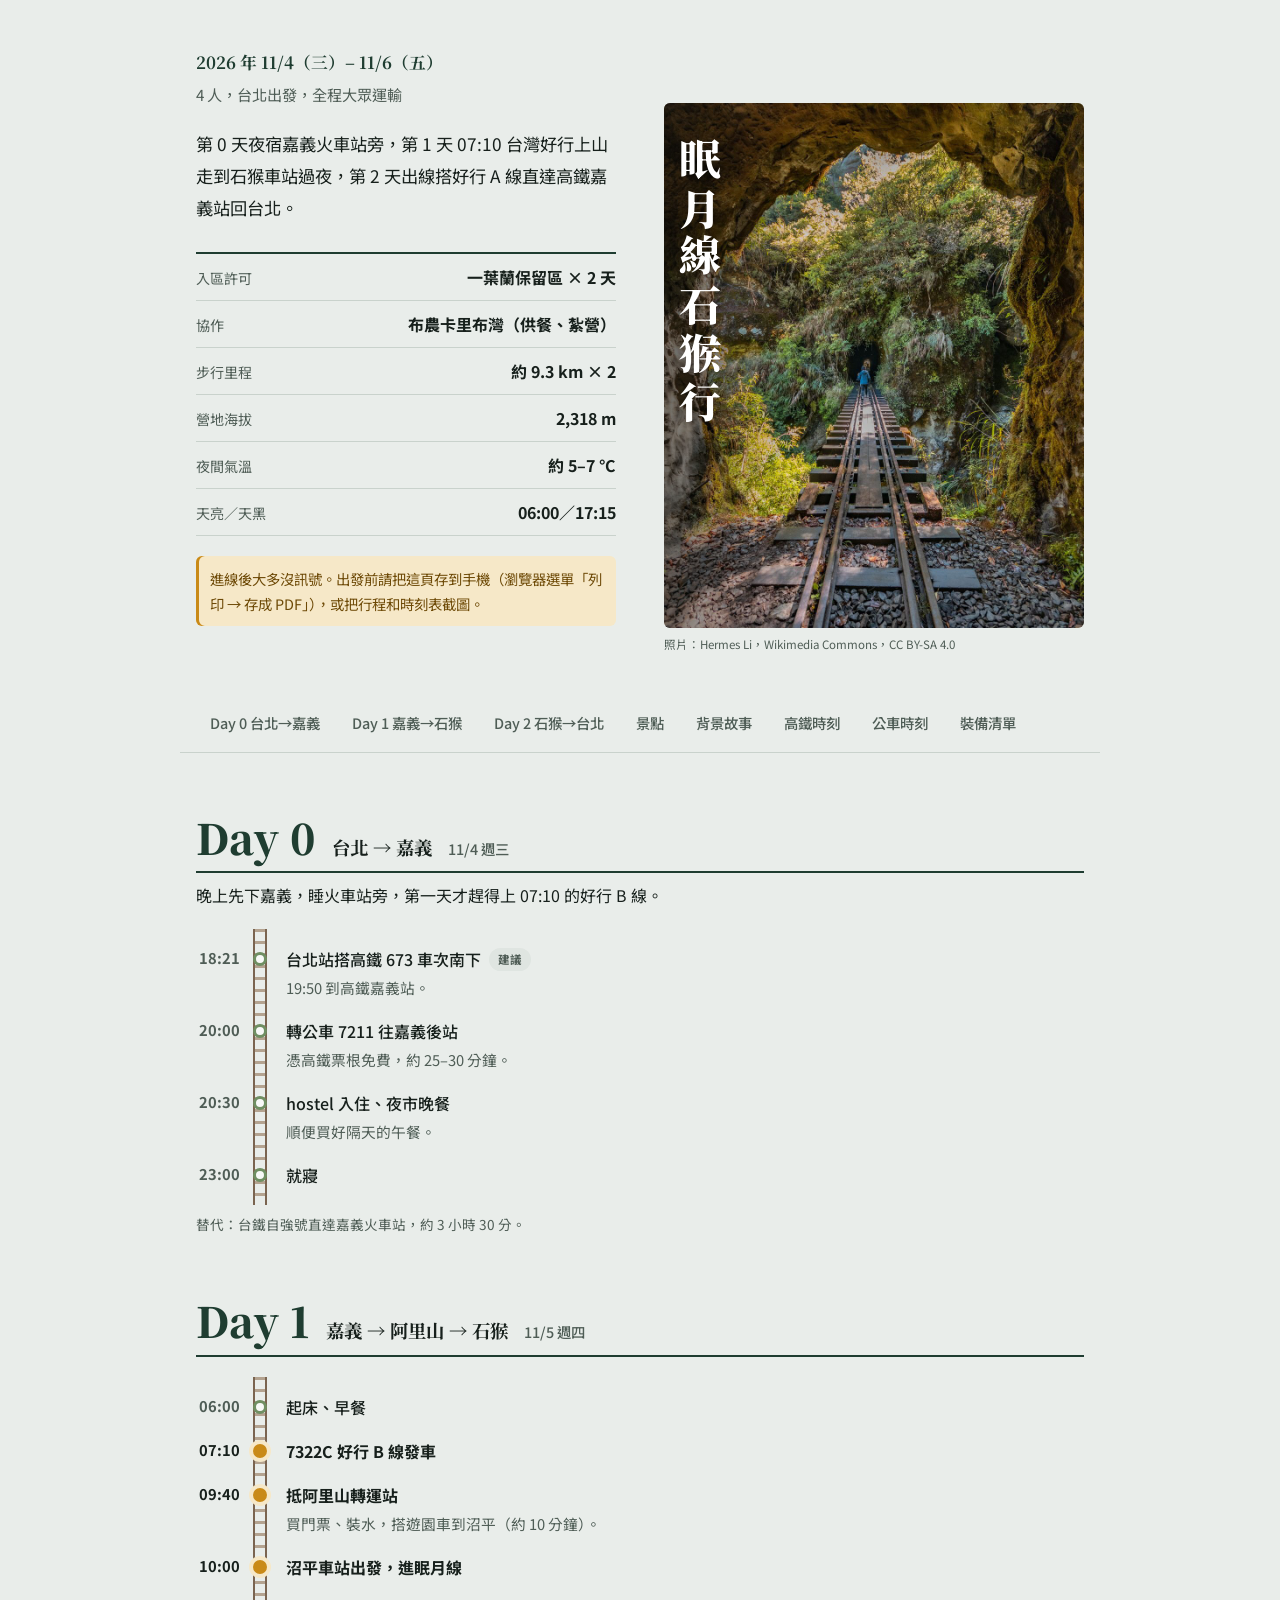
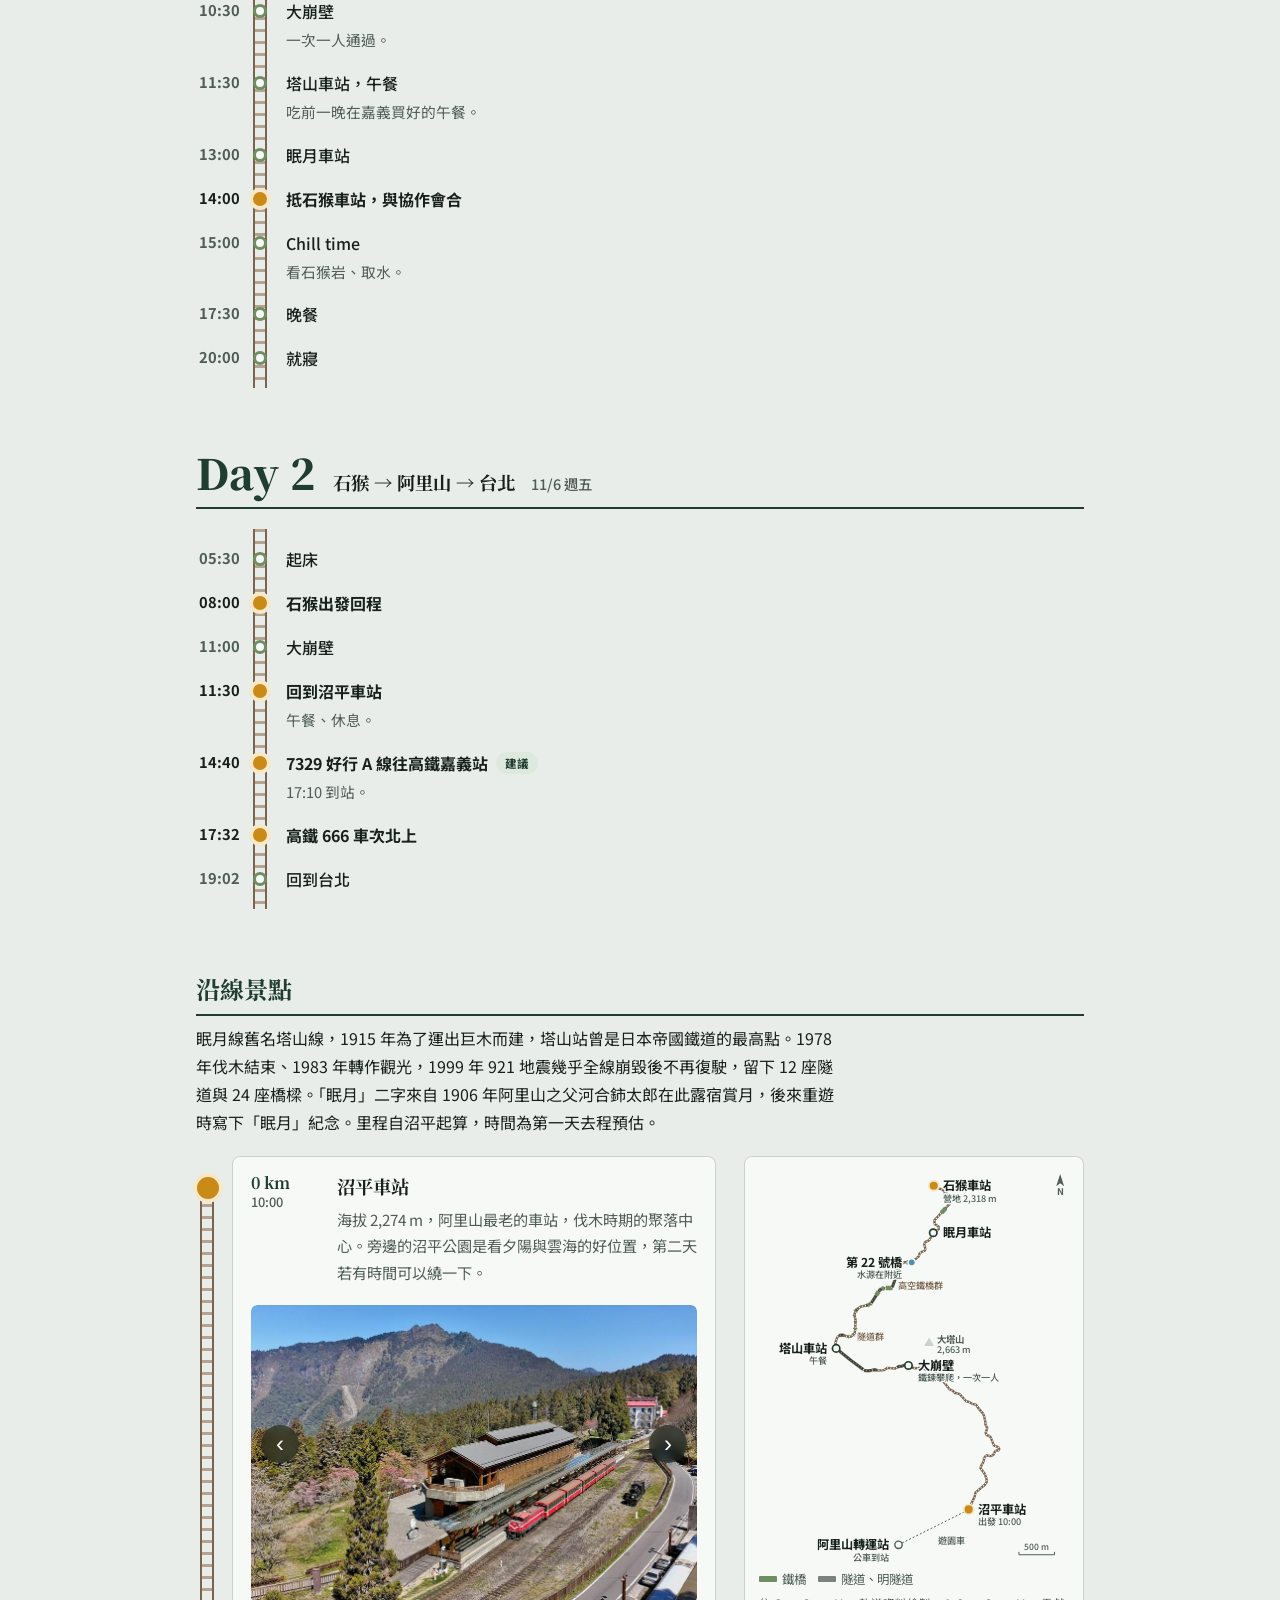
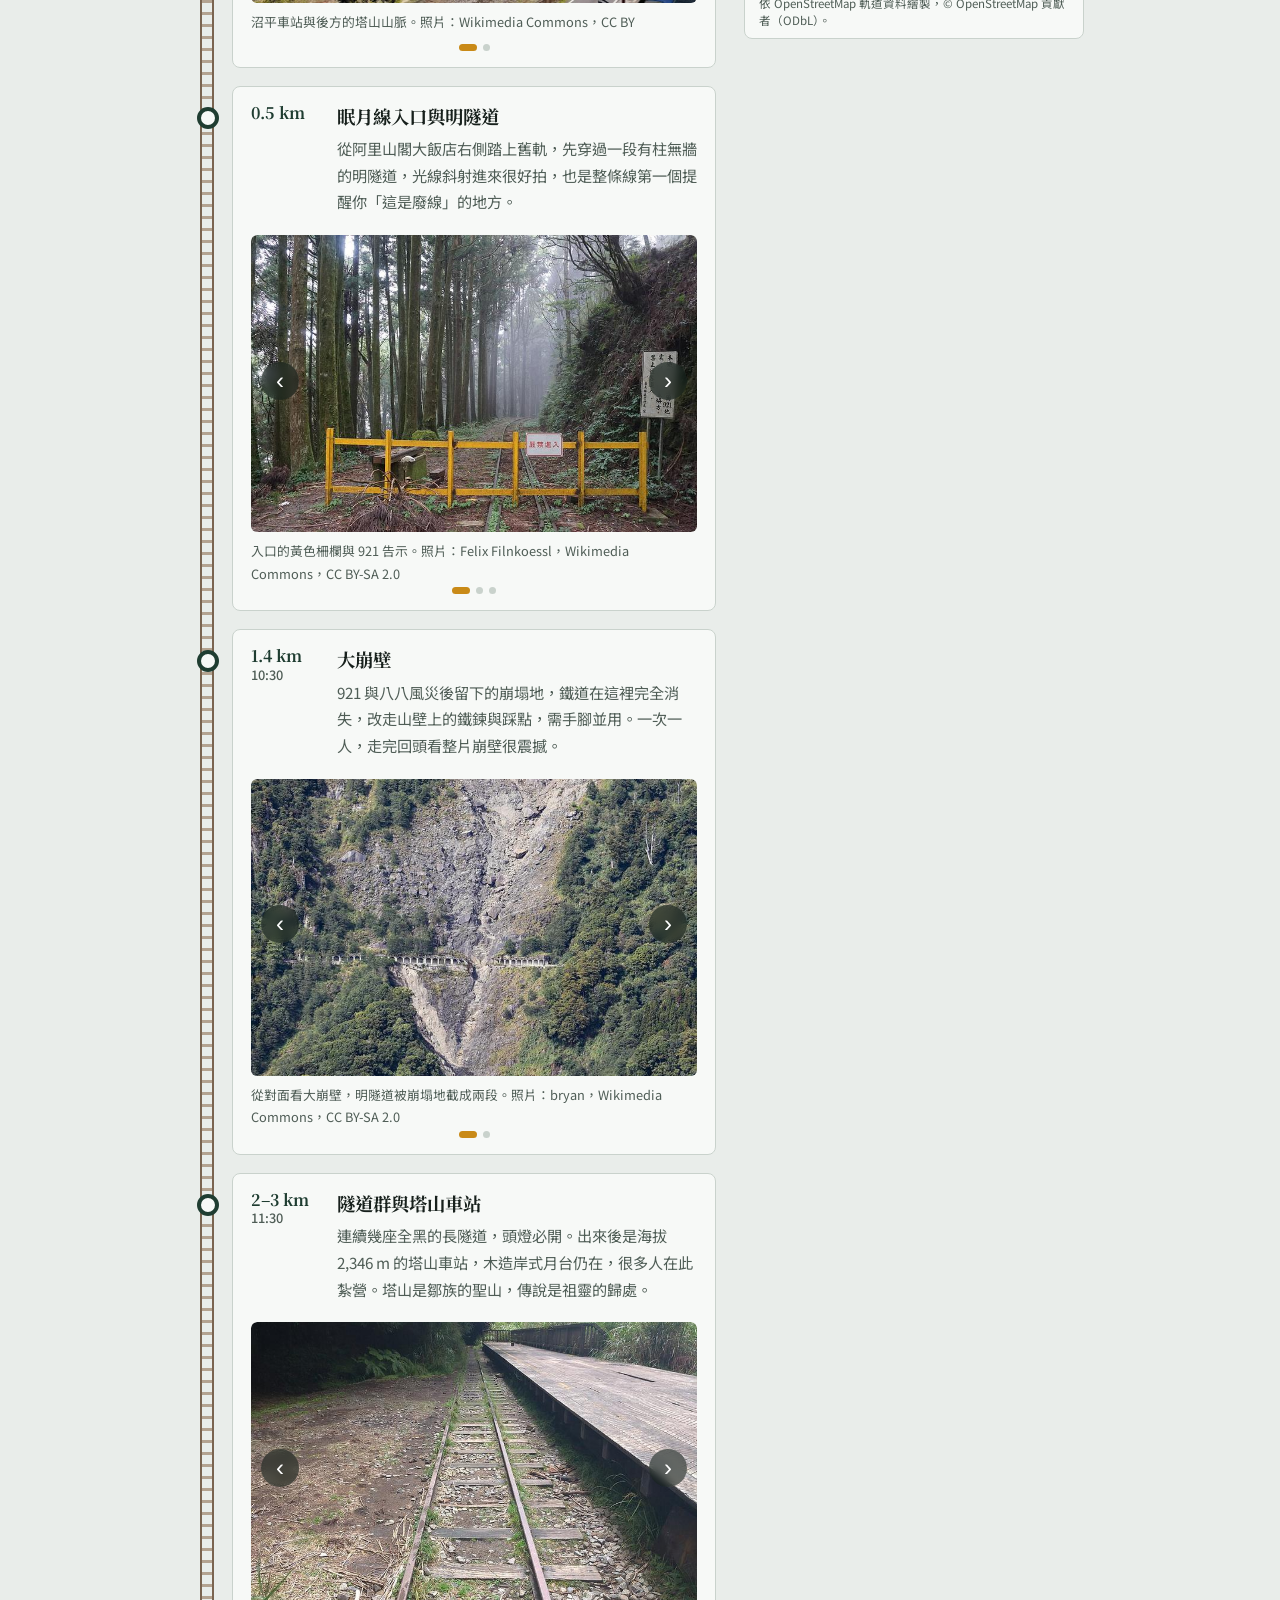
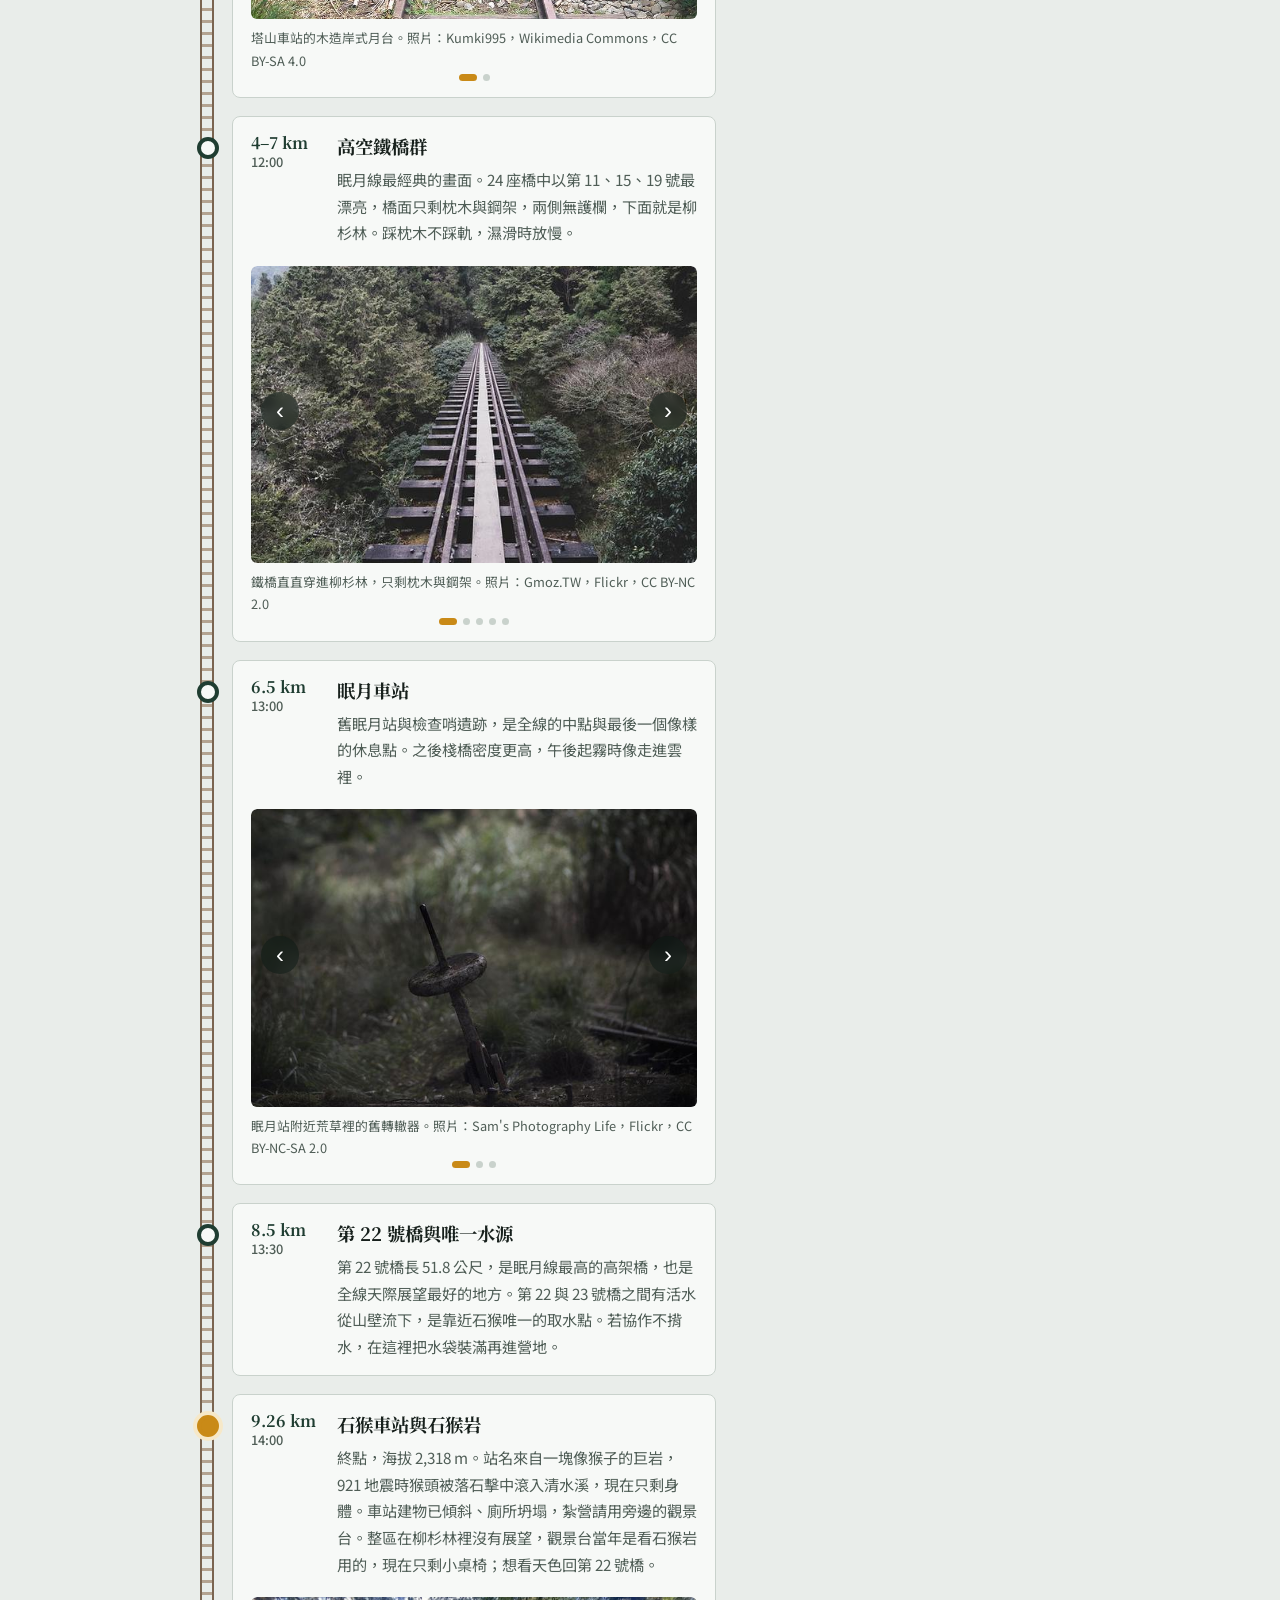
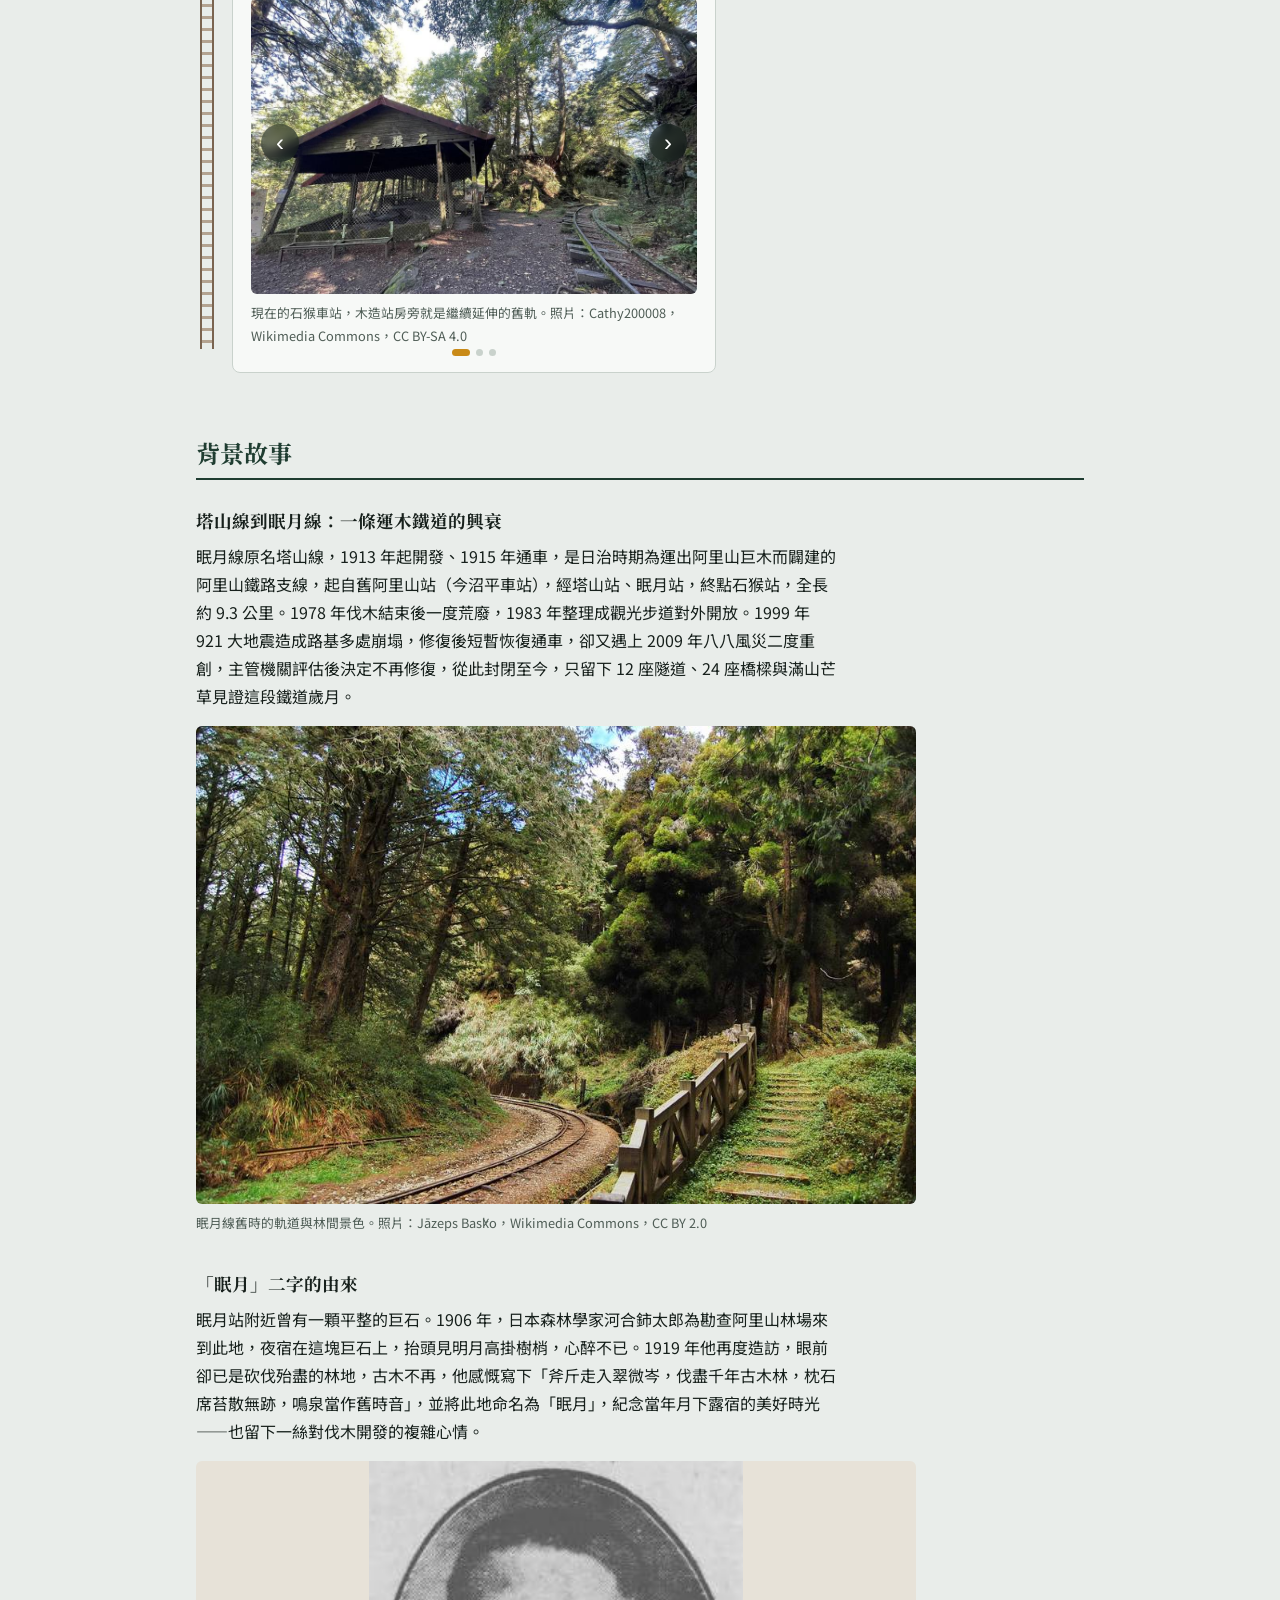
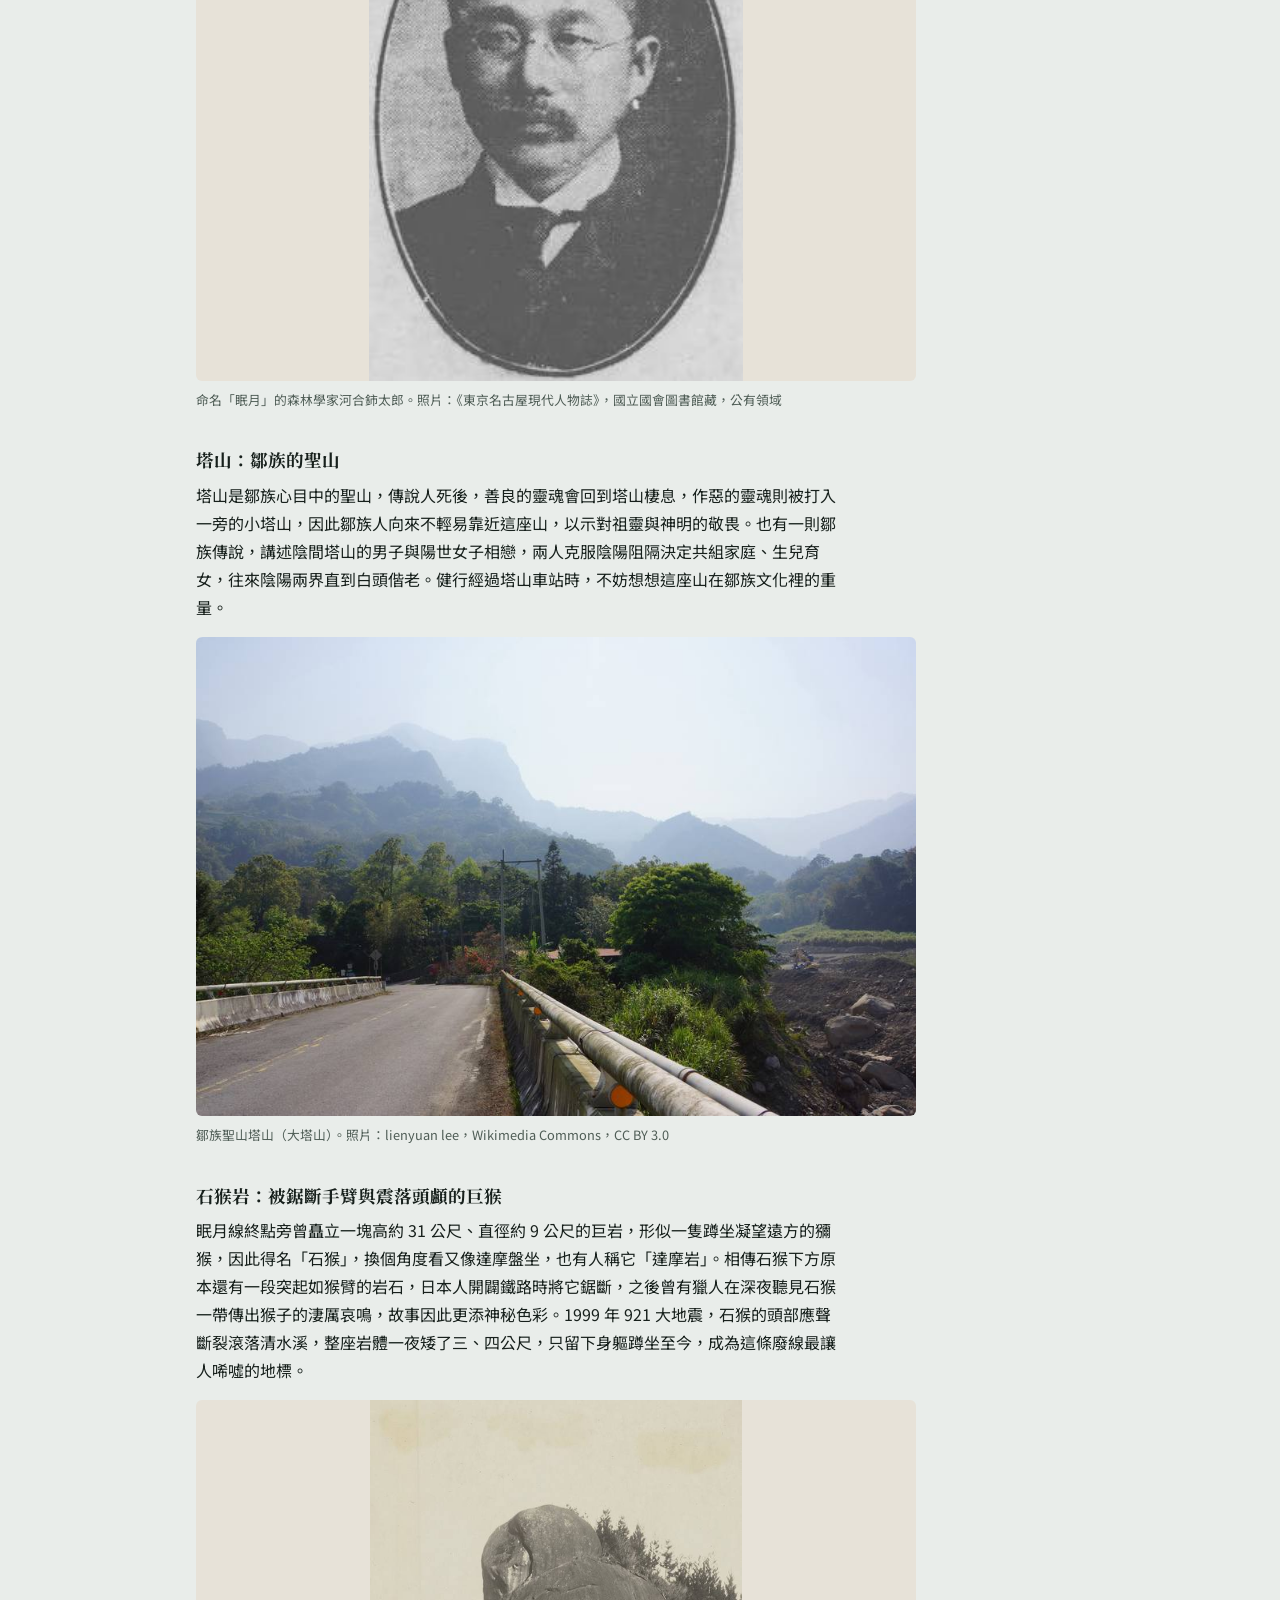
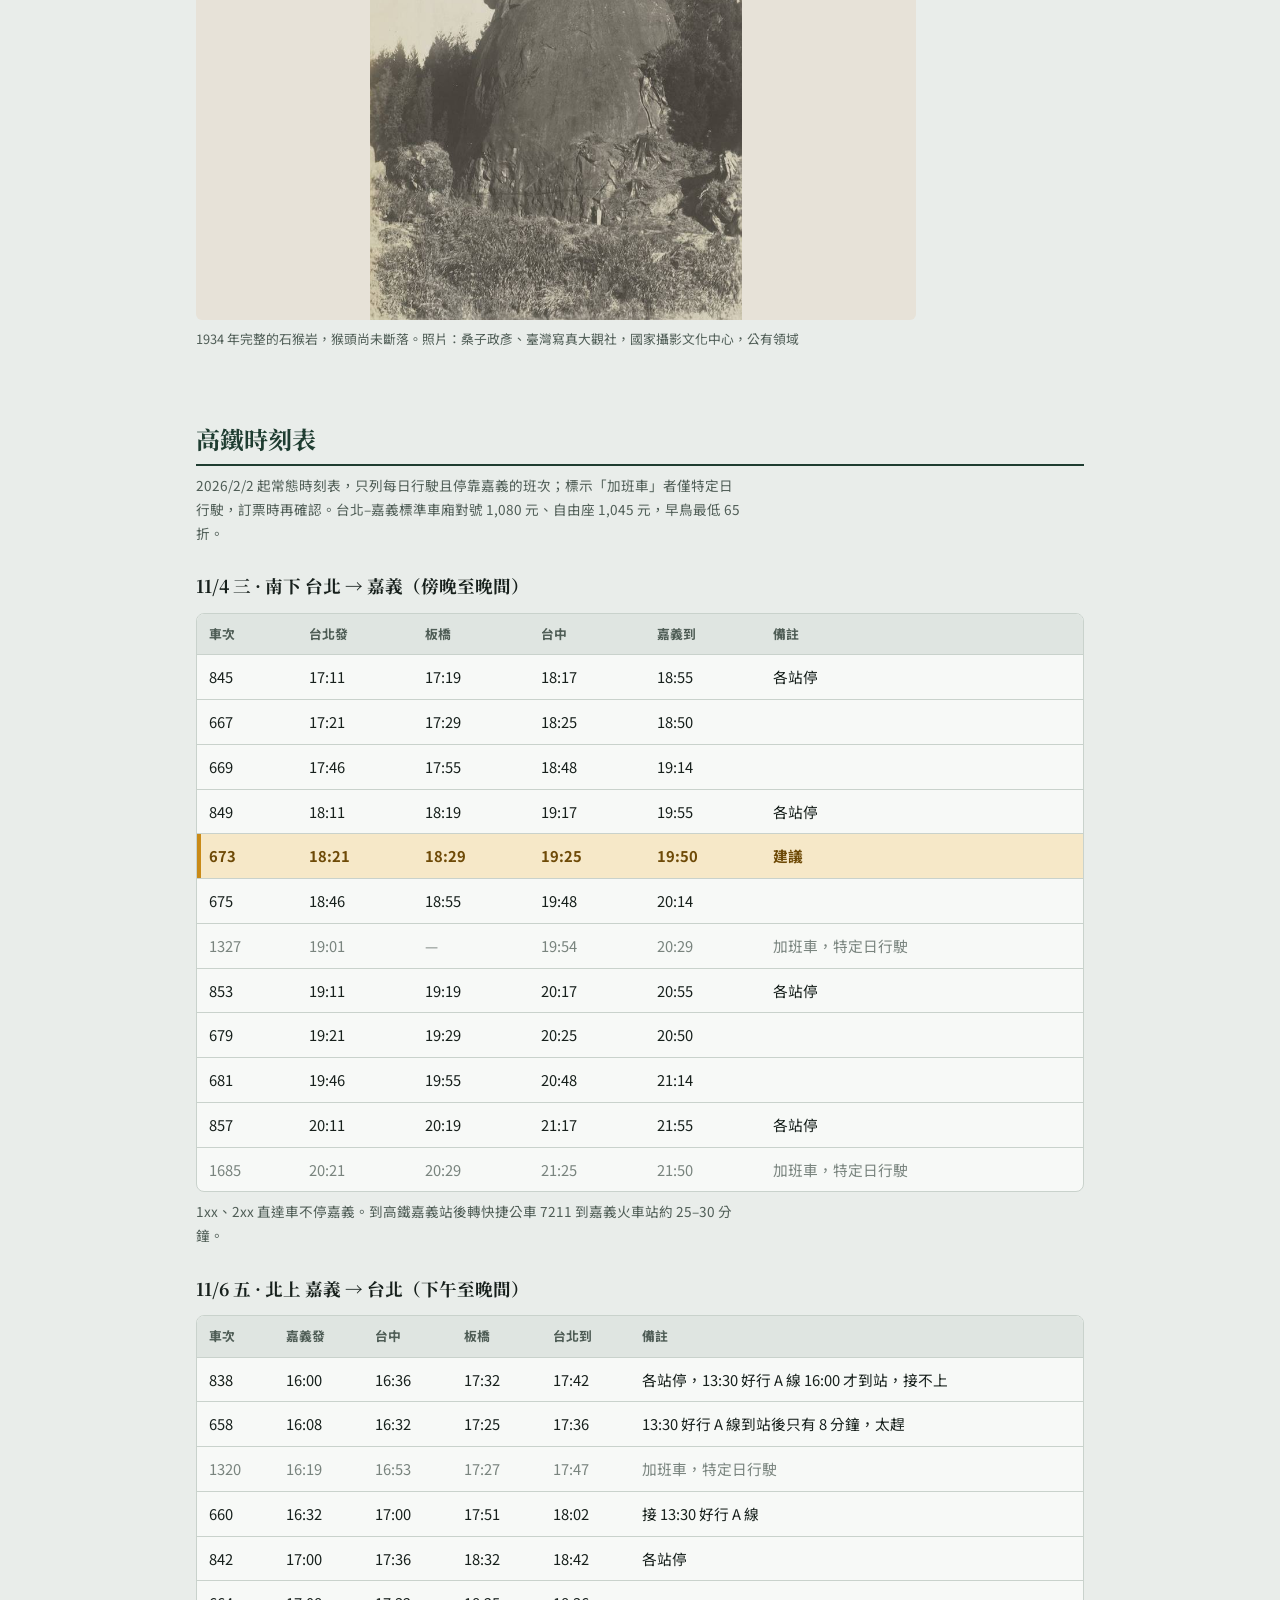
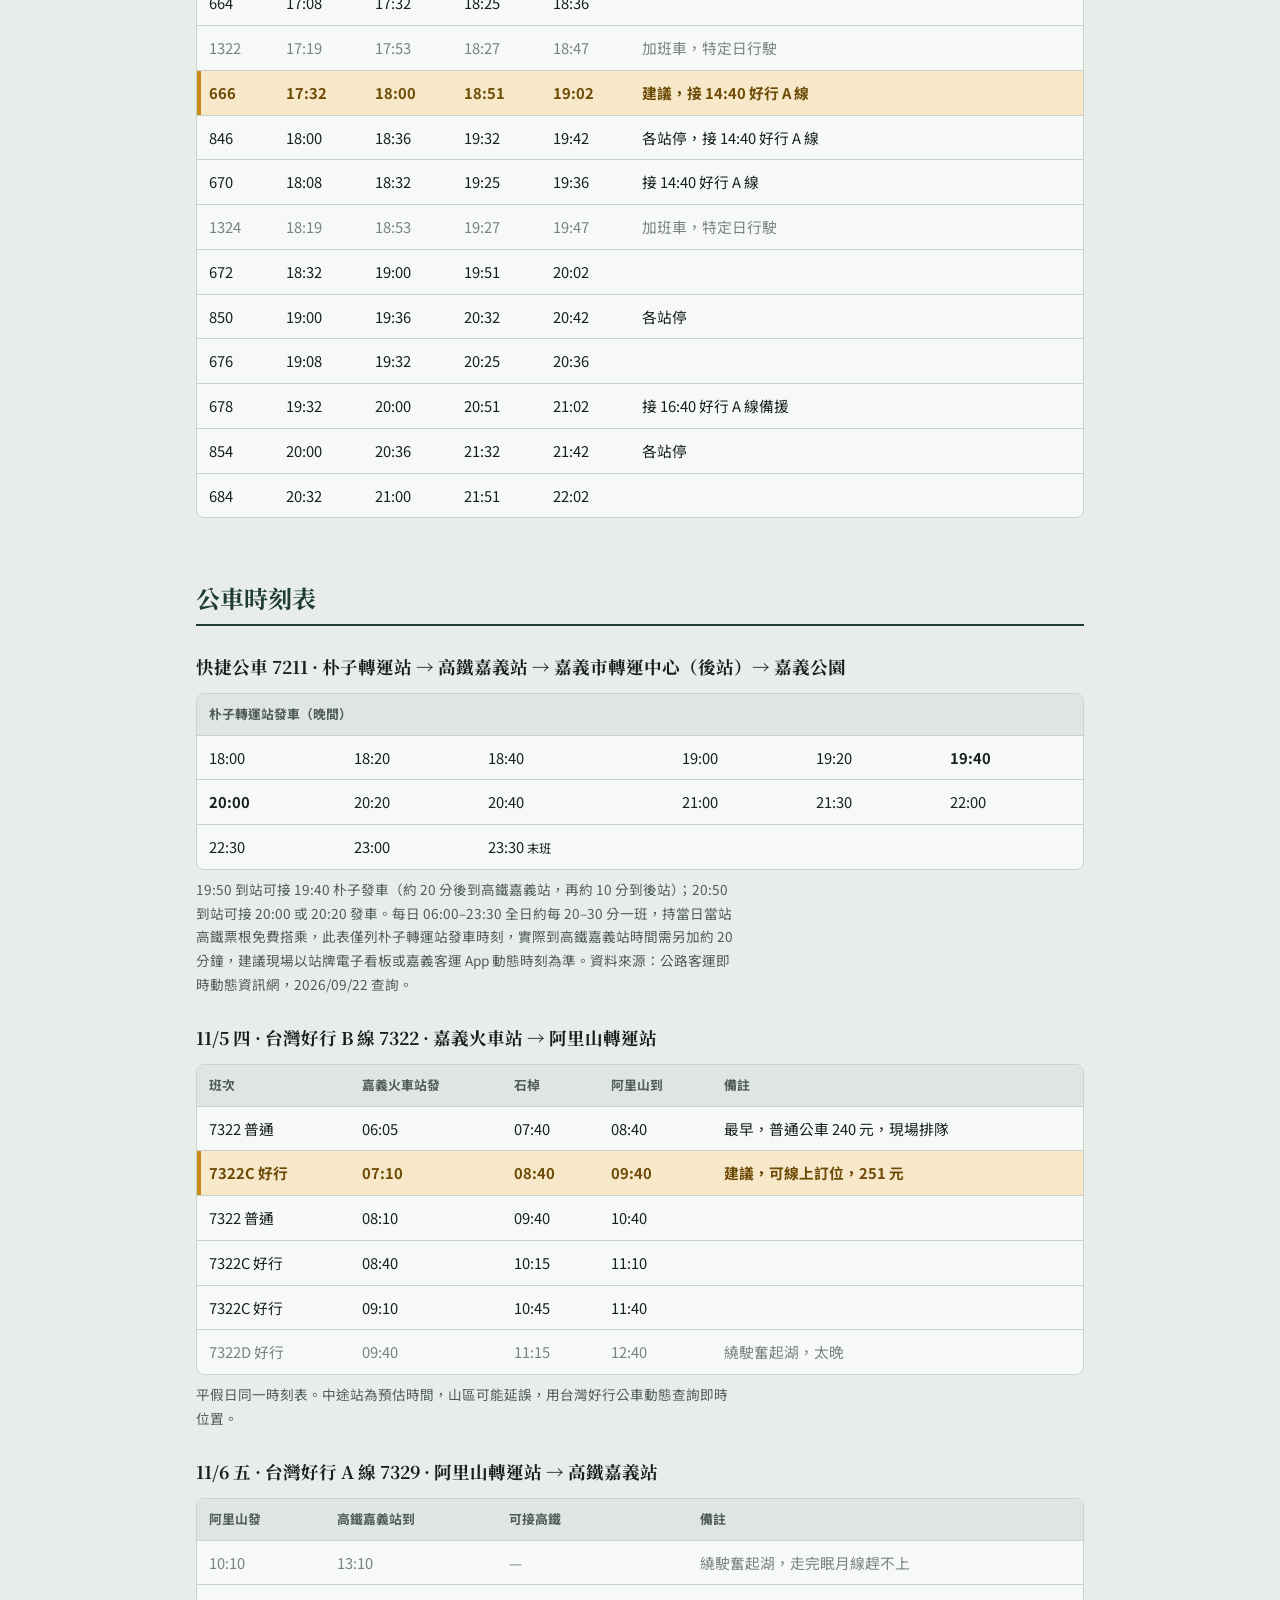
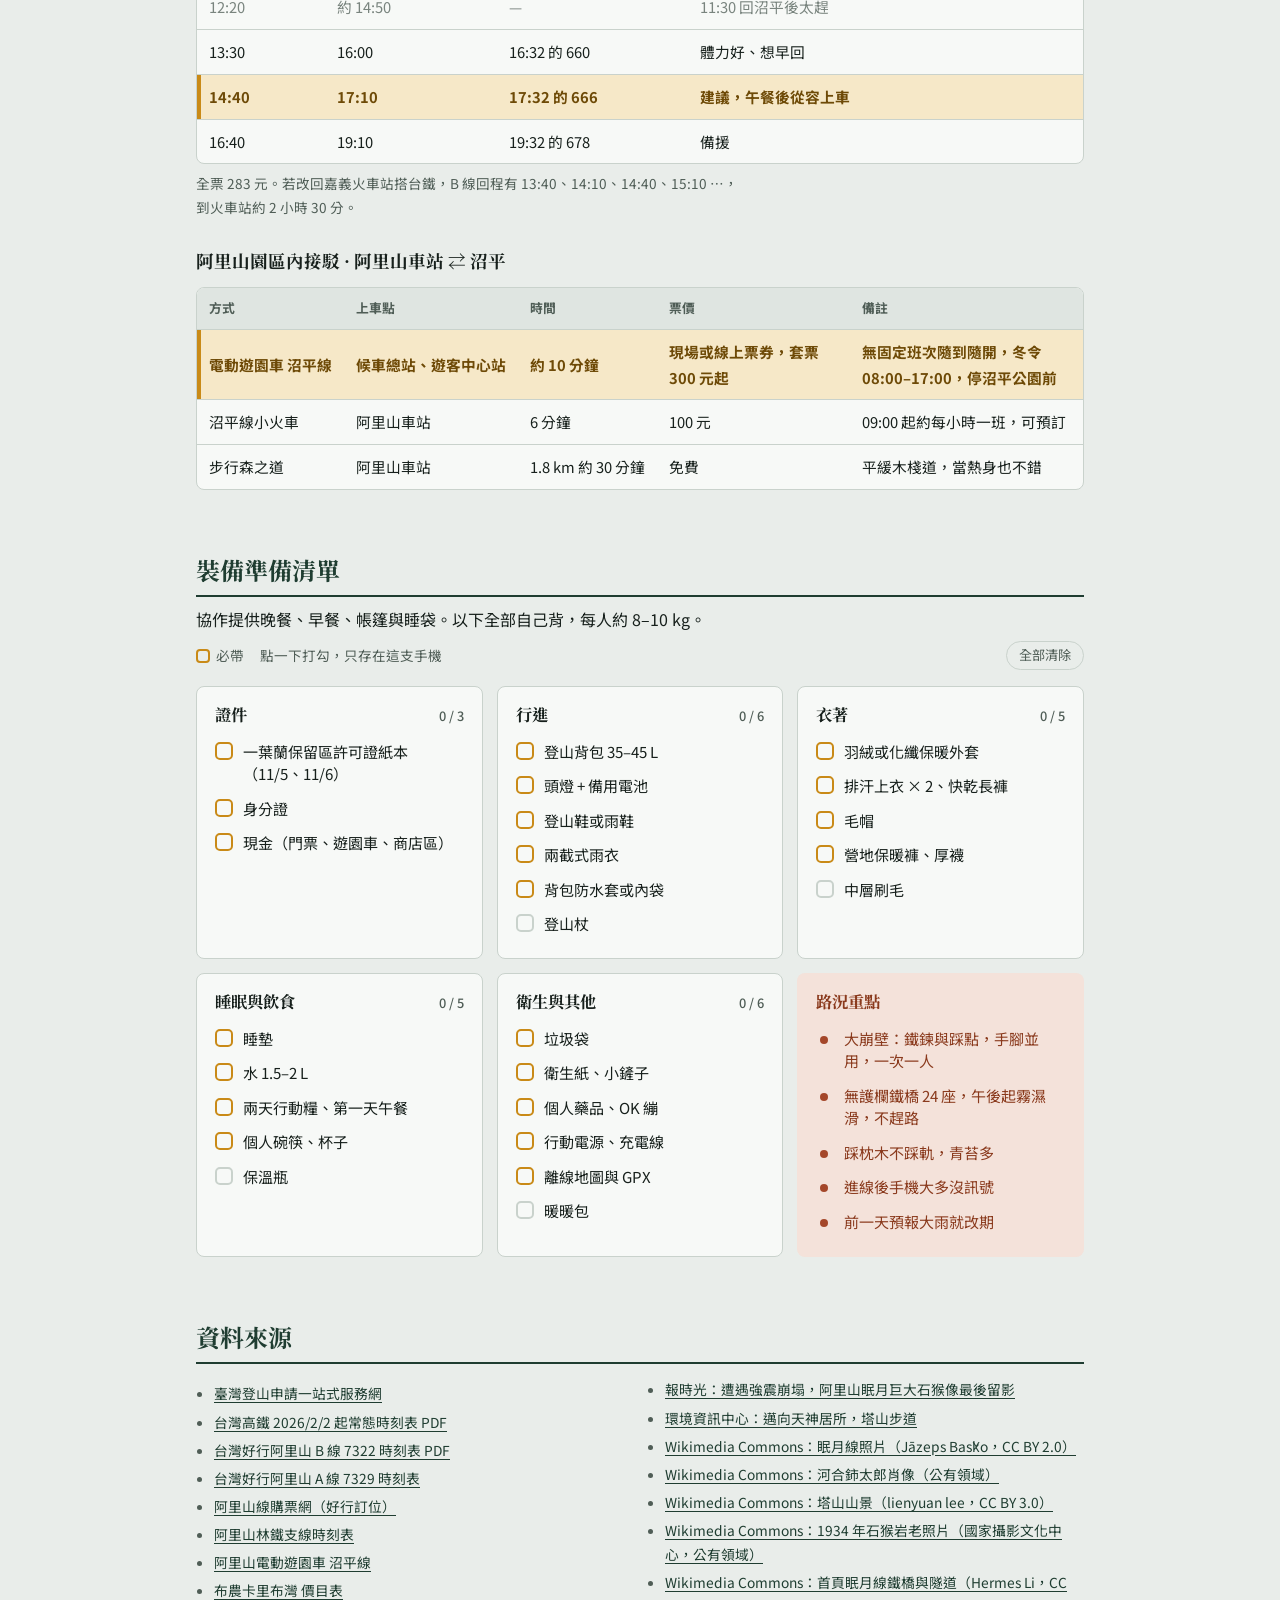
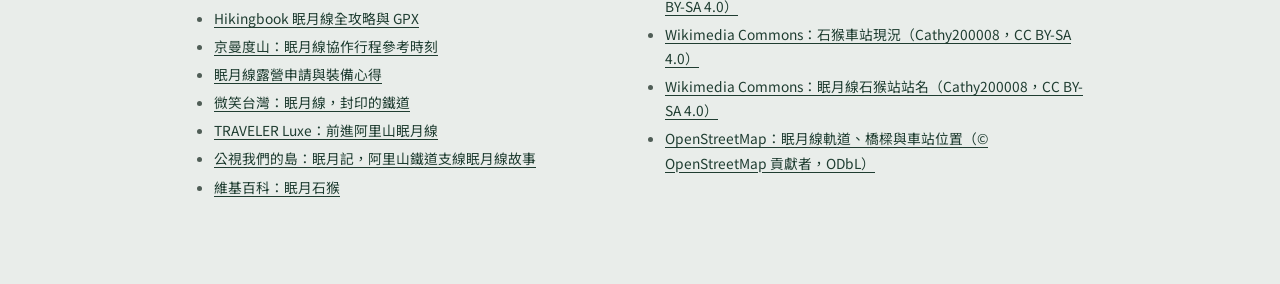
==== index.html @ 94cb53fd "沿線景點加上依 OpenStreetMap 軌道資料繪製的路線圖 Co-Authored-By: Claude Opus 5.5 (1M context) <noreply@anthropic.com" ====
<!DOCTYPE html>
<html lang="zh-Hant">
<head>
<meta charset="utf-8">
<meta name="viewport" content="width=device-width, initial-scale=1, viewport-fit=cover">
<title>眠月線石猴行</title>
<link rel="stylesheet" href="https://fonts.googleapis.com/css2?family=Noto+Serif+TC:wght@700;900&family=Noto+Sans+TC:wght@400;500;700&display=swap">
<style>
:root{
  --bg:#e9edea;--surface:#f7f9f7;--surface2:#dfe5e1;--ink:#17201c;--ink2:#4f5d56;--line:#c9d2cc;
  --cedar:#1f3d31;--lichen:#6f8f62;--rail:#7a6450;--sleeper:#b4a390;--signal:#c98a17;--signal-bg:#f6e8c8;--signal-ink:#6e4a07;
  --warn-bg:#f4e2da;--warn-ink:#8a3a1d;--warn:#a4472a;--ok-bg:#dde9dc;--ok-ink:#1f3d31;
}
@media (prefers-color-scheme: dark){
  :root:not([data-theme="light"]){
    --bg:#111714;--surface:#19211d;--surface2:#222c27;--ink:#e4e9e5;--ink2:#a3b0a8;--line:#323d37;
    --cedar:#9fc6ad;--lichen:#8fae80;--rail:#8d7864;--sleeper:#4a4036;--signal:#e3b24f;--signal-bg:#3a2e14;--signal-ink:#f1d08d;
    --warn-bg:#3a2219;--warn-ink:#f0b393;--warn:#e0835c;--ok-bg:#1d3127;--ok-ink:#b3dbc0;
  }
}
:root[data-theme="dark"]{
  --bg:#111714;--surface:#19211d;--surface2:#222c27;--ink:#e4e9e5;--ink2:#a3b0a8;--line:#323d37;
  --cedar:#9fc6ad;--lichen:#8fae80;--rail:#8d7864;--sleeper:#4a4036;--signal:#e3b24f;--signal-bg:#3a2e14;--signal-ink:#f1d08d;
  --warn-bg:#3a2219;--warn-ink:#f0b393;--warn:#e0835c;--ok-bg:#1d3127;--ok-ink:#b3dbc0;
}
*,*::before,*::after{box-sizing:border-box}
html{-webkit-text-size-adjust:100%}
body{background:var(--bg);color:var(--ink);font-family:"Noto Sans TC",system-ui,-apple-system,"PingFang TC","Microsoft JhengHei",sans-serif;font-size:16px;line-height:1.75;margin:0}
.wrap{max-width:920px;margin:0 auto;padding-inline:16px;padding-block:0 72px}
h1,h2,h3{font-family:"Noto Serif TC","Noto Sans TC",serif;text-wrap:balance;margin:0}
h2{font-size:1.5rem;margin-top:64px;color:var(--cedar);line-height:1.3;scroll-margin-top:64px}
h3{font-size:1.1rem;margin-top:28px;color:var(--ink);line-height:1.45}
p{margin:8px 0;max-width:40em}
a{color:var(--cedar);text-underline-offset:3px}
:focus-visible{outline:2px solid var(--signal);outline-offset:2px}

.hero{display:grid;grid-template-columns:1fr minmax(300px,420px);gap:48px;align-items:end;padding-block:48px 40px}
.hero-img{margin:0;position:relative;container-type:inline-size;order:2}
.hero-img img{display:block;width:100%;aspect-ratio:4/5;object-fit:cover;border-radius:6px}
.hero-img::after{content:"";position:absolute;inset:0 0 auto 0;aspect-ratio:4/5;border-radius:6px;background:linear-gradient(to right,rgba(10,14,10,.5),rgba(10,14,10,0) 30%);pointer-events:none}
.hero-img h1{position:absolute;z-index:1;top:6%;left:3.5%;writing-mode:vertical-rl;font-size:10cqw;font-weight:900;letter-spacing:.16em;line-height:1;color:#fff;text-shadow:0 2px 16px rgba(0,0,0,.55)}
.hero-img figcaption{font-size:.72rem;color:var(--ink2);margin-top:6px}
.hero-text{order:1;padding-bottom:28px}
.when{font-family:"Noto Serif TC",serif;font-size:1.05rem;font-weight:700;color:var(--cedar);margin:0 0 4px}
.who{color:var(--ink2);margin:0 0 20px;font-size:.95rem}
.sub{font-size:1.08rem;line-height:1.85;margin:0 0 28px}
.facts{margin:0;display:grid;grid-template-columns:1fr;border-top:2px solid var(--cedar)}
.facts div{display:flex;align-items:baseline;gap:12px;padding:9px 0;border-bottom:1px solid var(--line)}
.facts dt{color:var(--ink2);font-size:.88rem;flex:none}
.facts dd{margin:0 0 0 auto;font-weight:700;text-align:right;font-variant-numeric:tabular-nums}
.offline{margin:20px 0 0;padding:10px 14px;border-radius:6px;background:var(--signal-bg);color:var(--signal-ink);font-size:.9rem;box-shadow:inset 3px 0 0 var(--signal)}

nav.days{position:sticky;top:0;z-index:5;background:color-mix(in srgb,var(--bg) 88%,transparent);backdrop-filter:blur(10px);-webkit-backdrop-filter:blur(10px);border-bottom:1px solid var(--line);display:flex;gap:4px;overflow-x:auto;scrollbar-width:none;padding-block:10px;margin-inline:-16px;padding-inline:16px;padding-top:max(10px,env(safe-area-inset-top))}
nav.days::-webkit-scrollbar{display:none}
nav.days a{white-space:nowrap;text-decoration:none;color:var(--ink2);padding:6px 14px;border-radius:999px;font-size:.9rem;font-weight:500}
nav.days a:hover{background:var(--surface2);color:var(--ink)}
nav.days a.on{background:var(--cedar);color:var(--bg)}

h2.day{display:flex;flex-wrap:wrap;align-items:baseline;gap:4px 16px;padding-bottom:12px;border-bottom:2px solid var(--cedar)}
h2.day .dn{font-size:2.6rem;font-weight:900;line-height:1;letter-spacing:.02em}
h2.day .dr{font-size:1.15rem;color:var(--ink)}
h2.day .dd{font-family:"Noto Sans TC",sans-serif;font-size:.9rem;font-weight:500;color:var(--ink2)}
h2.plain{padding-bottom:10px;border-bottom:2px solid var(--cedar)}

.tl{list-style:none;padding:8px 0;margin:20px 0 0 72px;position:relative}
.tl::before,.spots::before{content:"";position:absolute;top:0;bottom:0;width:14px;background:
  linear-gradient(var(--rail),var(--rail)) left top/2px 100% no-repeat,
  linear-gradient(var(--rail),var(--rail)) right top/2px 100% no-repeat,
  repeating-linear-gradient(to bottom,var(--sleeper) 0 3px,transparent 3px 12px)}
.tl::before{left:-15px}
.tl li{position:relative;padding:8px 0 8px 18px;display:grid;gap:2px}
.tl li::before{content:"";position:absolute;left:-15px;top:15px;width:14px;height:14px;border-radius:50%;background:var(--surface);border:3px solid var(--lichen)}
.tl li.key::before{background:var(--signal);border-color:var(--signal);box-shadow:0 0 0 4px var(--signal-bg)}
.tl time{position:absolute;left:-80px;top:8px;width:52px;text-align:right;font-variant-numeric:tabular-nums;font-weight:700;color:var(--ink2);font-size:.92rem}
.tl li.key time{color:var(--ink)}
.tl .t{font-weight:500}
.tl li.key .t{font-weight:700}
.tl .d{color:var(--ink2);font-size:.92rem}
.tag{display:inline-block;font-size:.72rem;padding:1px 9px;border-radius:999px;background:var(--surface2);color:var(--ink2);margin-left:8px;vertical-align:2px;font-weight:700}
.tag.go{background:var(--ok-bg);color:var(--ok-ink)}
.caption{font-size:.85rem;color:var(--ink2);margin-top:8px}

.tablewrap{overflow-x:auto;margin-top:14px;border:1px solid var(--line);border-radius:8px;background:var(--surface)}
table{border-collapse:collapse;width:100%;font-size:.92rem;font-variant-numeric:tabular-nums}
th,td{padding:9px 12px;text-align:left;border-bottom:1px solid var(--line);white-space:nowrap}
th{background:var(--surface2);font-weight:700;font-size:.8rem;color:var(--ink2)}
tr:last-child td{border-bottom:none}
tr.pick td{background:var(--signal-bg);color:var(--signal-ink);font-weight:700}
tr.pick td:first-child{box-shadow:inset 4px 0 0 var(--signal)}
tr.dim td{color:var(--ink2);opacity:.75}
td.note{white-space:normal;min-width:180px}

.spots{list-style:none;padding:0 0 0 36px;margin:20px 0 0;display:grid;gap:18px;position:relative}
.spots::before{left:4px;top:24px;bottom:24px}
.spot{position:relative;background:var(--surface);border:1px solid var(--line);border-radius:8px;padding:16px 18px;display:grid;grid-template-columns:72px minmax(0,1fr);gap:14px;align-items:start}
.spot>*{min-width:0}
.spot::before{content:"";position:absolute;left:-36px;top:20px;width:22px;height:22px;border-radius:50%;background:var(--surface);border:4px solid var(--cedar)}
.spot:first-child::before,.spot:last-child::before{background:var(--signal);border-color:var(--signal);box-shadow:0 0 0 4px var(--signal-bg)}
.spot .km{font-variant-numeric:tabular-nums;font-weight:700;color:var(--cedar);font-size:1rem;line-height:1.3;font-family:"Noto Serif TC",serif}
.spot .km small{display:block;font-weight:500;color:var(--ink2);font-size:.8rem;font-family:"Noto Sans TC",sans-serif}
.spot h3{margin:0;font-size:1.15rem}
.spot p{margin:6px 0 0;color:var(--ink2);font-size:.95rem}

.map-svg{display:block;width:100%;height:auto}
.map-svg text{font-family:"Noto Sans TC",sans-serif;font-size:172px;font-weight:700;fill:var(--ink);paint-order:stroke;stroke:var(--surface);stroke-width:40px;stroke-linejoin:round}
.map-svg .m-sub{font-size:128px;font-weight:500;fill:var(--ink2)}
.map-svg .m-note{font-size:128px;font-weight:500;fill:var(--rail)}
.m-bed{fill:none;stroke:var(--rail);stroke-width:34;stroke-linejoin:round;stroke-linecap:round}
.m-ties{fill:none;stroke:var(--surface);stroke-width:18;stroke-dasharray:14 30;stroke-linejoin:round}
.m-tunnel{fill:none;stroke:var(--ink);stroke-width:46;stroke-linecap:butt;opacity:.55}
.m-bridge{fill:none;stroke:var(--lichen);stroke-width:62;stroke-linecap:butt}
.m-shuttle{fill:none;stroke:var(--ink2);stroke-width:14;stroke-dasharray:28 28}
.m-pt circle{fill:var(--surface);stroke:var(--cedar);stroke-width:24}
.m-pt.m-end circle{fill:var(--signal);stroke:var(--signal-bg);stroke-width:26}
.m-pt.m-bus circle{fill:var(--surface);stroke:var(--ink2);stroke-width:20}
.m-pt.m-water circle{fill:#4d8fb5;stroke:var(--surface);stroke-width:22}
.m-peak path{fill:var(--line)}
.m-peak text{fill:var(--ink2);font-size:132px}
.m-north path{fill:var(--ink2)}
.m-north text{font-size:130px;fill:var(--ink2)}
.m-scale path{fill:none;stroke:var(--ink2);stroke-width:14}
.m-scale text{font-size:120px;font-weight:500;fill:var(--ink2)}
.route-wrap{display:grid;grid-template-columns:minmax(0,1fr) 340px;grid-template-areas:"list map";gap:28px;align-items:start;margin-top:20px}
.route-wrap .spots{grid-area:list;margin-top:0}
.map{grid-area:map;position:sticky;top:72px;margin:0;background:var(--surface);border:1px solid var(--line);border-radius:8px;padding:10px 10px 8px}
.map figcaption{font-size:.72rem;color:var(--ink2);margin:4px 4px 0;line-height:1.5}
.map .lg{display:flex;flex-wrap:wrap;gap:2px 12px;font-size:.78rem;color:var(--ink2);margin:6px 4px 0}
.map .lg i{display:inline-block;width:18px;height:6px;border-radius:1px;vertical-align:2px;margin-right:5px}
@media (max-width:760px){
  .route-wrap{grid-template-columns:minmax(0,1fr);grid-template-areas:"map" "list"}
  .map{position:static;max-width:420px;width:100%;justify-self:center}
}
.car{grid-column:1/-1;position:relative;margin-top:6px}
.car .track{display:flex;overflow-x:auto;scroll-snap-type:x mandatory;gap:8px;scrollbar-width:none;-webkit-overflow-scrolling:touch;border-radius:6px}
.car .track::-webkit-scrollbar{display:none}
.car .sl{flex:0 0 100%;scroll-snap-align:start;margin:0}
.car .sl img{display:block;width:100%;height:auto;aspect-ratio:3/2;object-fit:cover;border-radius:6px;background:var(--surface2)}
.car figcaption{font-size:.8rem;color:var(--ink2);margin-top:8px;min-height:2.4em}
.car .nav{position:absolute;top:calc(50% - 34px);transform:translateY(-50%);width:38px;height:38px;border-radius:50%;border:none;background:rgba(15,28,22,.55);backdrop-filter:blur(4px);color:#fff;font-size:1.5rem;line-height:1;cursor:pointer;display:flex;align-items:center;justify-content:center}
.car .nav:hover{background:rgba(15,28,22,.8)}
.car .prev{left:10px}.car .next{right:10px}
.car .dots{display:flex;gap:6px;justify-content:center;margin-top:2px}
.car .dots span{width:7px;height:7px;border-radius:50%;background:var(--line);transition:width .2s}
.car .dots span.on{background:var(--signal);width:18px;border-radius:4px}
.car.single{margin-top:16px;max-width:720px}
.car.single .sl img{aspect-ratio:auto;max-height:520px}

.pack{display:grid;grid-template-columns:repeat(auto-fit,minmax(250px,1fr));gap:14px;margin-top:16px}
.box{background:var(--surface);border:1px solid var(--line);border-radius:8px;padding:16px 18px}
.box h3{margin-top:0;font-size:1.02rem;display:flex;justify-content:space-between;align-items:baseline}
.box h3 .cnt{font-family:"Noto Sans TC",sans-serif;font-size:.8rem;font-weight:500;color:var(--ink2);font-variant-numeric:tabular-nums}
.pack ul{list-style:none;padding:0;margin:8px 0 0}
.pack li{padding:6px 0 6px 28px;position:relative;font-size:.94rem;line-height:1.5}
.pack .chk li{cursor:pointer;user-select:none;-webkit-user-select:none;border-radius:4px}
.pack .chk li::before{content:"";position:absolute;left:0;top:7px;width:18px;height:18px;border:2px solid var(--line);border-radius:5px;background:var(--surface)}
.pack .chk li.must::before{border-color:var(--signal)}
.pack .chk li[aria-checked="true"]{color:var(--ink2);text-decoration:line-through}
.pack .chk li[aria-checked="true"]::before{background:var(--cedar);border-color:var(--cedar)}
.pack .chk li[aria-checked="true"]::after{content:"";position:absolute;left:6px;top:10px;width:6px;height:10px;border:solid var(--bg);border-width:0 2px 2px 0;transform:rotate(45deg)}
.box.notes{background:var(--warn-bg);border-color:transparent;color:var(--warn-ink)}
.box.notes h3{color:var(--warn-ink)}
.box.notes li::before{content:"";position:absolute;left:4px;top:14px;width:8px;height:8px;border-radius:50%;background:var(--warn)}
.legend{font-size:.85rem;color:var(--ink2);margin-top:4px;display:flex;flex-wrap:wrap;gap:4px 16px;align-items:center;max-width:none}
.legend i{display:inline-block;width:14px;height:14px;border:2px solid var(--signal);border-radius:4px;vertical-align:-2px;margin-right:6px}
.legend button{font:inherit;font-size:.82rem;color:var(--ink2);background:none;border:1px solid var(--line);border-radius:999px;padding:2px 12px;cursor:pointer;margin-left:auto}

.src{font-size:.86rem;color:var(--ink2);columns:2 300px;column-gap:32px;padding-left:18px}
.src li{margin:4px 0;break-inside:avoid}
@media (max-width:720px){
  .hero{grid-template-columns:1fr;gap:24px;padding-top:0}
  .hero-img{order:0;margin-inline:-16px}
  .hero-img img,.hero-img::after{border-radius:0}
  .hero-img img,.hero-img::after{max-height:86svh}
  .hero-img figcaption{padding-inline:16px}
  .hero-text{padding-bottom:0}
}
@media (max-width:480px){
  body{font-size:15px}
  h2.day .dn{font-size:2.2rem}
  .tl{margin-left:62px}
  .tl time{left:-70px;width:44px;font-size:.86rem}
  .spots{padding-left:30px}
  .spots::before{left:2px;width:12px}
  .spot::before{left:-31px;width:18px;height:18px;border-width:3px}
  .spot{grid-template-columns:minmax(0,1fr);gap:6px;padding:14px}
  .spot .km{display:flex;gap:10px;align-items:baseline}
}
@media (prefers-reduced-motion:no-preference){html{scroll-behavior:smooth}}
@media print{nav.days{position:static}.car .nav,.car .dots,.legend button{display:none}.spot,.box,.tablewrap,.car{break-inside:avoid}}
</style>
</head>
<body>
<div class="wrap">
<header class="hero">
  <figure class="hero-img">
    <h1>眠月線石猴行</h1>
    <img src="[data-uri]" alt="從隧道口望出去，眠月線鐵橋接進對面的下一座隧道，一位健行者正走在橋上">
    <figcaption>照片：Hermes Li，Wikimedia Commons，CC BY-SA 4.0</figcaption>
  </figure>
  <div class="hero-text">
    <p class="when">2026 年 11/4（三）– 11/6（五）</p>
    <p class="who">4 人，台北出發，全程大眾運輸</p>
    <p class="sub">第 0 天夜宿嘉義火車站旁，第 1 天 07:10 台灣好行上山走到石猴車站過夜，第 2 天出線搭好行 A 線直達高鐵嘉義站回台北。</p>
    <dl class="facts">
      <div><dt>入區許可</dt><dd>一葉蘭保留區 × 2 天</dd></div>
      <div><dt>協作</dt><dd>布農卡里布灣（供餐、紮營）</dd></div>
      <div><dt>步行里程</dt><dd>約 9.3 km × 2</dd></div>
      <div><dt>營地海拔</dt><dd>2,318 m</dd></div>
      <div><dt>夜間氣溫</dt><dd>約 5–7 °C</dd></div>
      <div><dt>天亮／天黑</dt><dd>06:00／17:15</dd></div>
    </dl>
    <p class="offline">進線後大多沒訊號。出發前請把這頁存到手機（瀏覽器選單「列印 → 存成 PDF」），或把行程和時刻表截圖。</p>
  </div>
</header>

<nav class="days" aria-label="頁面章節">
  <a href="#d0">Day 0 台北→嘉義</a>
  <a href="#d1">Day 1 嘉義→石猴</a>
  <a href="#d2">Day 2 石猴→台北</a>
  <a href="#spots">景點</a>
  <a href="#story">背景故事</a>
  <a href="#hsr">高鐵時刻</a>
  <a href="#bus">公車時刻</a>
  <a href="#gear">裝備清單</a>
</nav>



<h2 id="d0" class="day"><span class="dn">Day 0</span><span class="dr">台北 → 嘉義</span><span class="dd">11/4 週三</span></h2>
<p>晚上先下嘉義，睡火車站旁，第一天才趕得上 07:10 的好行 B 線。</p>
<ul class="tl">
  <li><time>18:21</time><span class="t">台北站搭高鐵 673 車次南下<span class="tag">建議</span></span><span class="d">19:50 到高鐵嘉義站。</span></li>
  <li><time>20:00</time><span class="t">轉公車 7211 往嘉義後站</span><span class="d">憑高鐵票根免費，約 25–30 分鐘。</span></li>
  <li><time>20:30</time><span class="t">hostel 入住、夜市晚餐</span><span class="d">順便買好隔天的午餐。</span></li>
  <li><time>23:00</time><span class="t">就寢</span></li>
</ul>
<p class="caption">替代：台鐵自強號直達嘉義火車站，約 3 小時 30 分。</p>

<h2 id="d1" class="day"><span class="dn">Day 1</span><span class="dr">嘉義 → 阿里山 → 石猴</span><span class="dd">11/5 週四</span></h2>
<ul class="tl">
  <li><time>06:00</time><span class="t">起床、早餐</span></li>
  <li class="key"><time>07:10</time><span class="t">7322C 好行 B 線發車</span></li>
  <li class="key"><time>09:40</time><span class="t">抵阿里山轉運站</span><span class="d">買門票、裝水，搭遊園車到沼平（約 10 分鐘）。</span></li>
  <li class="key"><time>10:00</time><span class="t">沼平車站出發，進眠月線</span></li>
  <li><time>10:30</time><span class="t">大崩壁</span><span class="d">一次一人通過。</span></li>
  <li><time>11:30</time><span class="t">塔山車站，午餐</span><span class="d">吃前一晚在嘉義買好的午餐。</span></li>
  <li><time>13:00</time><span class="t">眠月車站</span></li>
  <li class="key"><time>14:00</time><span class="t">抵石猴車站，與協作會合</span></li>
  <li><time>15:00</time><span class="t">Chill time</span><span class="d">看石猴岩、取水。</span></li>
  <li><time>17:30</time><span class="t">晚餐</span></li>
  <li><time>20:00</time><span class="t">就寢</span></li>
</ul>

<h2 id="d2" class="day"><span class="dn">Day 2</span><span class="dr">石猴 → 阿里山 → 台北</span><span class="dd">11/6 週五</span></h2>
<ul class="tl">
  <li><time>05:30</time><span class="t">起床</span></li>
  <li class="key"><time>08:00</time><span class="t">石猴出發回程</span></li>
  <li><time>11:00</time><span class="t">大崩壁</span></li>
  <li class="key"><time>11:30</time><span class="t">回到沼平車站</span><span class="d">午餐、休息。</span></li>
  <li class="key"><time>14:40</time><span class="t">7329 好行 A 線往高鐵嘉義站<span class="tag go">建議</span></span><span class="d">17:10 到站。</span></li>
  <li class="key"><time>17:32</time><span class="t">高鐵 666 車次北上</span></li>
  <li><time>19:02</time><span class="t">回到台北</span></li>
</ul>

<h2 id="spots" class="plain">沿線景點</h2>
<p>眠月線舊名塔山線，1915 年為了運出巨木而建，塔山站曾是日本帝國鐵道的最高點。1978 年伐木結束、1983 年轉作觀光，1999 年 921 地震幾乎全線崩毀後不再復駛，留下 12 座隧道與 24 座橋樑。「眠月」二字來自 1906 年阿里山之父河合鈰太郎在此露宿賞月，後來重遊時寫下「眠月」紀念。里程自沼平起算，時間為第一天去程預估。</p>
<div class="route-wrap"><figure class="map"><svg class="map-svg" viewBox="0 0 4472 5573" role="img" aria-labelledby="mapT mapD">
<title id="mapT">眠月線路線圖</title>
<desc id="mapD">從阿里山轉運站搭遊園車到沼平車站，沿眠月線往北經過大崩壁、塔山車站、高空鐵橋群、第 22 號橋、眠月車站，終點石猴車站。</desc>
<g class="m-peak"><path d="M2449 2398 L2519 2518 L2379 2518 Z"/><text x="2559" y="2478">大塔山</text><text class="m-sub" x="2559" y="2618">2,663 m</text></g>
<path class="m-shuttle" d="M2018 5313 L3001 4822"/>
<text class="m-sub" x="2569" y="5297">遊園車</text>
<path class="m-bed" d="M3005 4815 L3088 4638 L3101 4580 L3232 4468 L3256 4435 L3259 4396 L3234 4322 L3173 4237 L3176 4212 L3219 4133 L3220 4107 L3234 4073 L3260 4055 L3309 4066 L3331 4063 L3357 4040 L3374 4000 L3396 3987 L3427 3984 L3435 3968 L3419 3939 L3374 3923 L3358 3911 L3313 3799 L3292 3783 L3262 3772 L3249 3753 L3245 3737 L3266 3671 L3241 3620 L3238 3575 L3220 3498 L3204 3465 L3143 3395 L3115 3352 L3103 3340 L3052 3331 L3022 3310 L2966 3291 L2880 3195 L2810 3175 L2775 3141 L2735 3127 L2569 2913 L2528 2876 L2394 2846 L2345 2824 L2249 2832 L2200 2816 L2158 2791 L2112 2784 L2065 2800 L2017 2808 L1971 2834 L1866 2825 L1815 2856 L1726 2861 L1679 2851 L1592 2866 L1548 2864 L1352 2722 L1141 2551 L1130 2514 L1132 2471 L1147 2420 L1163 2388 L1183 2371 L1228 2363 L1315 2387 L1349 2386 L1400 2342 L1408 2300 L1414 2150 L1396 2078 L1412 2036 L1447 1993 L1483 1965 L1582 1943 L1633 1919 L1739 1751 L1783 1713 L1842 1702 L1911 1702 L1936 1676 L1973 1572 L2009 1428 L2025 1407 L2063 1363 L2094 1340 L2204 1341 L2302 1256 L2315 1219 L2346 1194 L2390 1174 L2396 1154 L2381 1087 L2393 1057 L2451 1028 L2507 925 L2558 896 L2586 870 L2583 840 L2529 802 L2520 753 L2724 533 L2746 505 L2750 483 L2738 457 L2697 403 L2672 349 L2625 311 L2576 303 L2532 284 L2514 264"/>
<path class="m-ties" d="M3005 4815 L3088 4638 L3101 4580 L3232 4468 L3256 4435 L3259 4396 L3234 4322 L3173 4237 L3176 4212 L3219 4133 L3220 4107 L3234 4073 L3260 4055 L3309 4066 L3331 4063 L3357 4040 L3374 4000 L3396 3987 L3427 3984 L3435 3968 L3419 3939 L3374 3923 L3358 3911 L3313 3799 L3292 3783 L3262 3772 L3249 3753 L3245 3737 L3266 3671 L3241 3620 L3238 3575 L3220 3498 L3204 3465 L3143 3395 L3115 3352 L3103 3340 L3052 3331 L3022 3310 L2966 3291 L2880 3195 L2810 3175 L2775 3141 L2735 3127 L2569 2913 L2528 2876 L2394 2846 L2345 2824 L2249 2832 L2200 2816 L2158 2791 L2112 2784 L2065 2800 L2017 2808 L1971 2834 L1866 2825 L1815 2856 L1726 2861 L1679 2851 L1592 2866 L1548 2864 L1352 2722 L1141 2551 L1130 2514 L1132 2471 L1147 2420 L1163 2388 L1183 2371 L1228 2363 L1315 2387 L1349 2386 L1400 2342 L1408 2300 L1414 2150 L1396 2078 L1412 2036 L1447 1993 L1483 1965 L1582 1943 L1633 1919 L1739 1751 L1783 1713 L1842 1702 L1911 1702 L1936 1676 L1973 1572 L2009 1428 L2025 1407 L2063 1363 L2094 1340 L2204 1341 L2302 1256 L2315 1219 L2346 1194 L2390 1174 L2396 1154 L2381 1087 L2393 1057 L2451 1028 L2507 925 L2558 896 L2586 870 L2583 840 L2529 802 L2520 753 L2724 533 L2746 505 L2750 483 L2738 457 L2697 403 L2672 349 L2625 311 L2576 303 L2532 284 L2514 264"/>
<path class="m-tunnel" d="M1639 2860 L1592 2866 L1575 2866 L1558 2865 L1548 2864 L1537 2861"/>
<path class="m-tunnel" d="M1565 1947 L1567 1947 L1582 1943"/>
<path class="m-tunnel" d="M1616 1936 L1622 1931"/>
<path class="m-tunnel" d="M1638 1912 L1707 1802"/>
<path class="m-tunnel" d="M1742 1746 L1758 1722 L1779 1715"/>
<path class="m-tunnel" d="M1927 1686 L1936 1676 L1973 1572 L1984 1527"/>
<path class="m-tunnel" d="M2112 2784 L2081 2795 L2065 2800 L2030 2805 L2017 2808 L2001 2817"/>
<path class="m-tunnel" d="M2183 2806 L2158 2791 L2144 2783"/>
<path class="m-tunnel" d="M1715 2858 L1679 2851 L1654 2856"/>
<path class="m-tunnel" d="M1519 2846 L1352 2722 L1333 2706 L1229 2622 L1182 2584"/>
<path class="m-tunnel" d="M1411 2185 L1411 2179 L1411 2178 L1412 2171"/>
<path class="m-tunnel" d="M1419 2021 L1423 2012 L1434 2003"/>
<path class="m-tunnel" d="M1437 2000 L1447 1993"/>
<path class="m-tunnel" d="M1183 2371 L1204 2364 L1228 2363 L1252 2369"/>
<path class="m-tunnel" d="M1396 2088 L1395 2082"/>
<path class="m-bridge" d="M1588 1942 L1602 1939 L1605 1938"/>
<path class="m-bridge" d="M1622 1931 L1632 1920"/>
<path class="m-bridge" d="M1707 1802 L1739 1751"/>
<path class="m-bridge" d="M1783 1713 L1816 1703"/>
<path class="m-bridge" d="M1842 1702 L1883 1701 L1911 1702 L1919 1693"/>
<path class="m-bridge" d="M1997 1476 L2009 1428 L2025 1407"/>
<path class="m-bridge" d="M2032 1397 L2049 1374 L2063 1363"/>
<path class="m-bridge" d="M2133 1340 L2166 1340 L2204 1341 L2215 1332"/>
<path class="m-bridge" d="M2622 645 L2682 579"/>
<path class="m-bridge" d="M2697 403 L2672 349"/>
<path class="m-bridge" d="M1409 2280 L1410 2262"/>
<path class="m-bridge" d="M1379 2364 L1387 2357"/>
<path class="m-bridge" d="M1419 2021 L1412 2036"/>
<path class="m-bridge" d="M1315 2387 L1323 2387"/>
<text class="m-note" x="2005" y="1717">高空鐵橋群</text>
<text class="m-note" x="1434" y="2432">隧道群</text>
<g class="m-pt m-bus"><circle cx="2018" cy="5313" r="52"/>
<text x="1888" y="5373" text-anchor="end">阿里山轉運站</text>
<text class="m-sub" x="1888" y="5538" text-anchor="end">公車到站</text>
</g>
<g class="m-pt m-end"><circle cx="3005" cy="4815" r="70"/>
<text x="3135" y="4875" text-anchor="start">沼平車站</text>
<text class="m-sub" x="3135" y="5040" text-anchor="start">出發 10:00</text>
</g>
<g class="m-pt m-mid"><circle cx="2158" cy="2791" r="52"/>
<text x="2288" y="2851" text-anchor="start">大崩壁</text>
<text class="m-sub" x="2288" y="3016" text-anchor="start">鐵鍊攀爬，一次一人</text>
</g>
<g class="m-pt m-mid"><circle cx="1141" cy="2551" r="52"/>
<text x="1011" y="2611" text-anchor="end">塔山車站</text>
<text class="m-sub" x="1011" y="2776" text-anchor="end">午餐</text>
</g>
<g class="m-pt m-water"><circle cx="2204" cy="1341" r="52"/>
<text x="2074" y="1401" text-anchor="end">第 22 號橋</text>
<text class="m-sub" x="2074" y="1566" text-anchor="end">水源在附近</text>
</g>
<g class="m-pt m-mid"><circle cx="2507" cy="925" r="52"/>
<text x="2637" y="985" text-anchor="start">眠月車站</text>
</g>
<g class="m-pt m-end"><circle cx="2514" cy="264" r="70"/>
<text x="2644" y="324" text-anchor="start">石猴車站</text>
<text class="m-sub" x="2644" y="489" text-anchor="start">營地 2,318 m</text>
</g>
<g class="m-north"><path d="M4292 100 L4347 270 L4292 230 L4237 270 Z"/><text x="4292" y="400" text-anchor="middle">N</text></g>
<g class="m-scale"><path d="M3712 5413 V5453 H4212 V5413"/><text x="3962" y="5383" text-anchor="middle">500 m</text></g>
</svg><div class="lg"><span><i style="background:var(--lichen)"></i>鐵橋</span><span><i style="background:var(--ink);opacity:.55"></i>隧道、明隧道</span></div><figcaption>依 OpenStreetMap 軌道資料繪製，© OpenStreetMap 貢獻者（ODbL）。</figcaption></figure><ul class="spots">
  <li class="spot"><div class="km">0 km<small>10:00</small></div><div><h3>沼平車站</h3><p>海拔 2,274 m，阿里山最老的車站，伐木時期的聚落中心。旁邊的沼平公園是看夕陽與雲海的好位置，第二天若有時間可以繞一下。</p></div><div class="car" data-car><div class="track"><figure class="sl"><img src="[data-uri]" alt="沼平車站與後方的塔山山脈。照片：Wikimedia Commons，CC BY" loading="lazy"><figcaption>沼平車站與後方的塔山山脈。照片：Wikimedia Commons，CC BY</figcaption></figure><figure class="sl"><img src="[data-uri]" alt="沼平車站月台與停放的蒸汽機車。照片：Wikimedia Commons，CC BY" loading="lazy"><figcaption>沼平車站月台與停放的蒸汽機車。照片：Wikimedia Commons，CC BY</figcaption></figure></div><button class="nav prev" type="button" aria-label="上一張">‹</button><button class="nav next" type="button" aria-label="下一張">›</button><div class="dots"><span class=on></span><span></span></div></div></li>
  <li class="spot"><div class="km">0.5 km</div><div><h3>眠月線入口與明隧道</h3><p>從阿里山閣大飯店右側踏上舊軌，先穿過一段有柱無牆的明隧道，光線斜射進來很好拍，也是整條線第一個提醒你「這是廢線」的地方。</p></div><div class="car" data-car><div class="track"><figure class="sl"><img src="[data-uri]" alt="入口的黃色柵欄與 921 告示。照片：Felix Filnkoessl，Wikimedia Commons，CC BY-SA 2.0" loading="lazy"><figcaption>入口的黃色柵欄與 921 告示。照片：Felix Filnkoessl，Wikimedia Commons，CC BY-SA 2.0</figcaption></figure><figure class="sl"><img src="[data-uri]" alt="柵欄前的嚴禁進入告示，從旁邊繞過就進線。照片：Sam's Photography Life，Flickr，CC BY-NC-SA 2.0" loading="lazy"><figcaption>柵欄前的嚴禁進入告示，從旁邊繞過就進線。照片：Sam's Photography Life，Flickr，CC BY-NC-SA 2.0</figcaption></figure><figure class="sl"><img src="[data-uri]" alt="入口段緊貼山壁的舊軌，午後起霧的樣子。照片：Gmoz.TW，Flickr，CC BY-NC 2.0" loading="lazy"><figcaption>入口段緊貼山壁的舊軌，午後起霧的樣子。照片：Gmoz.TW，Flickr，CC BY-NC 2.0</figcaption></figure></div><button class="nav prev" type="button" aria-label="上一張">‹</button><button class="nav next" type="button" aria-label="下一張">›</button><div class="dots"><span class=on></span><span></span><span></span></div></div></li>
  <li class="spot"><div class="km">1.4 km<small>10:30</small></div><div><h3>大崩壁</h3><p>921 與八八風災後留下的崩塌地，鐵道在這裡完全消失，改走山壁上的鐵鍊與踩點，需手腳並用。一次一人，走完回頭看整片崩壁很震撼。</p></div><div class="car" data-car><div class="track"><figure class="sl"><img src="[data-uri]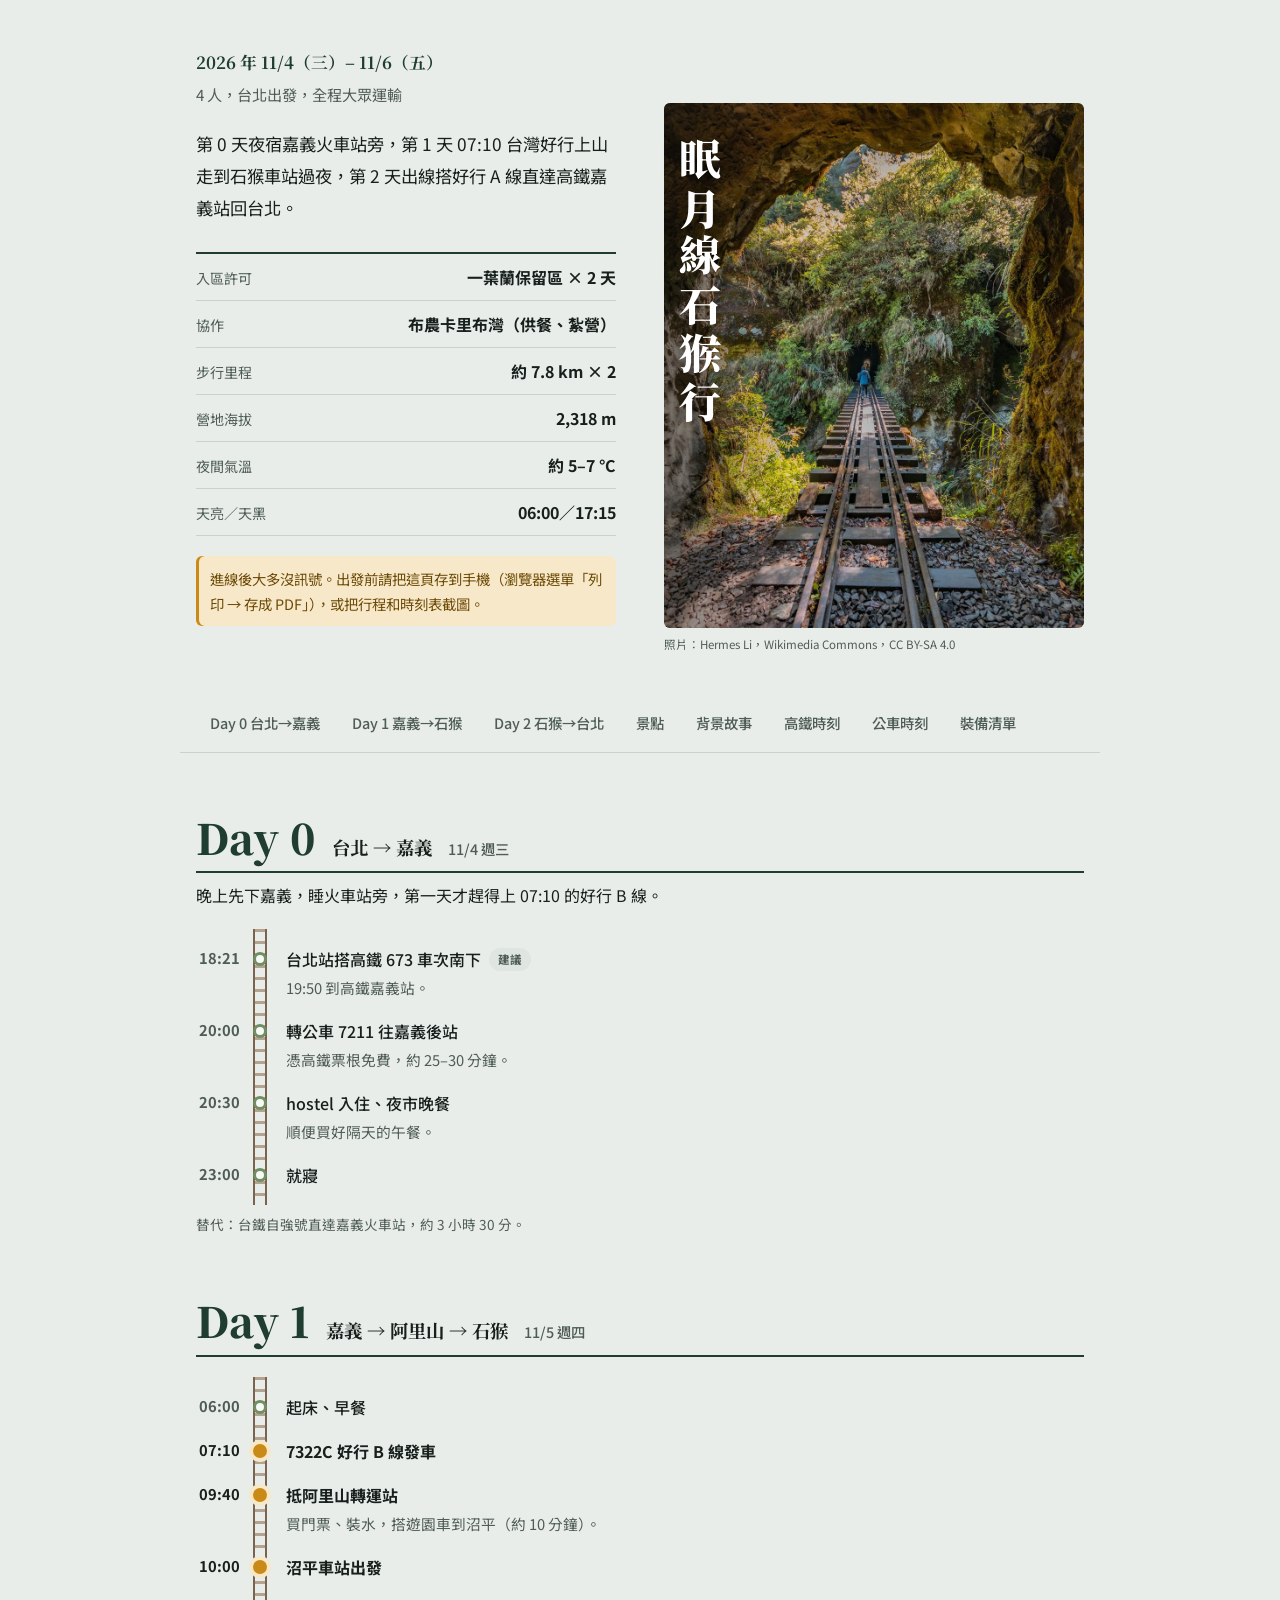
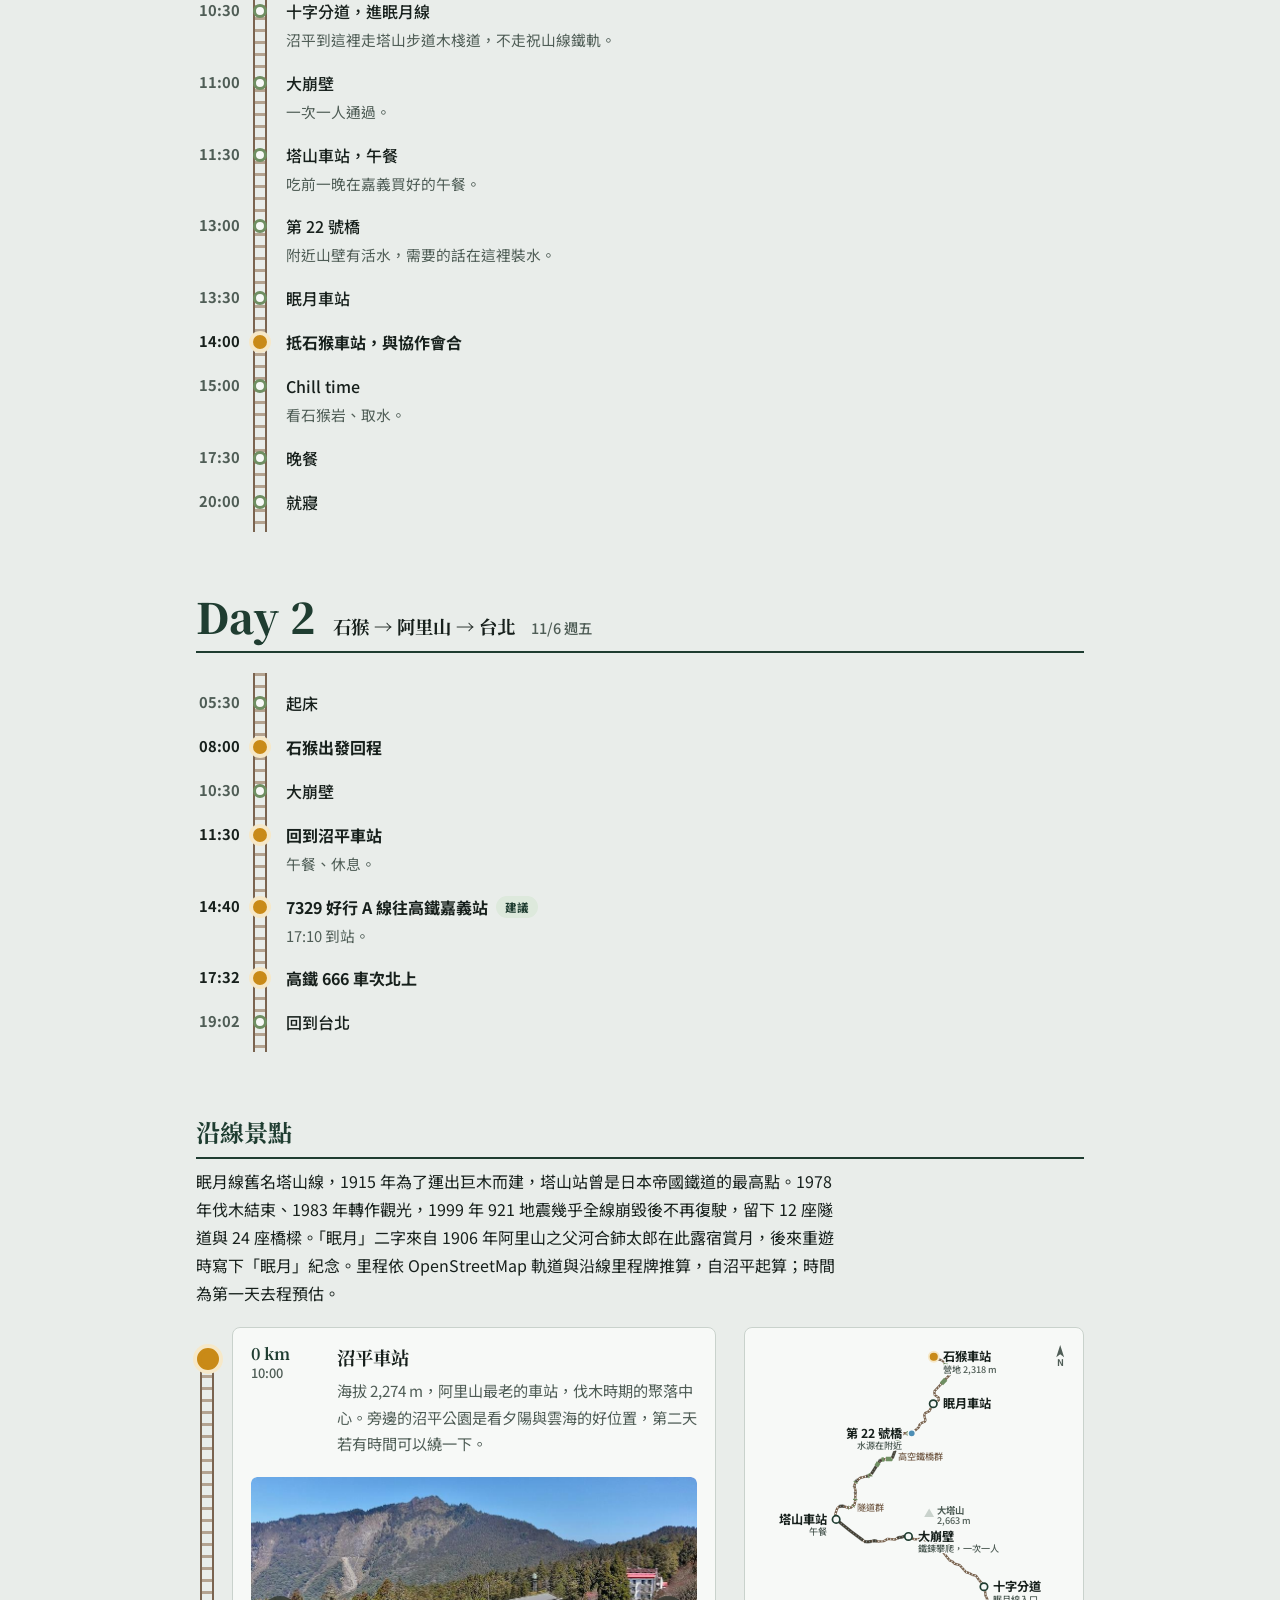
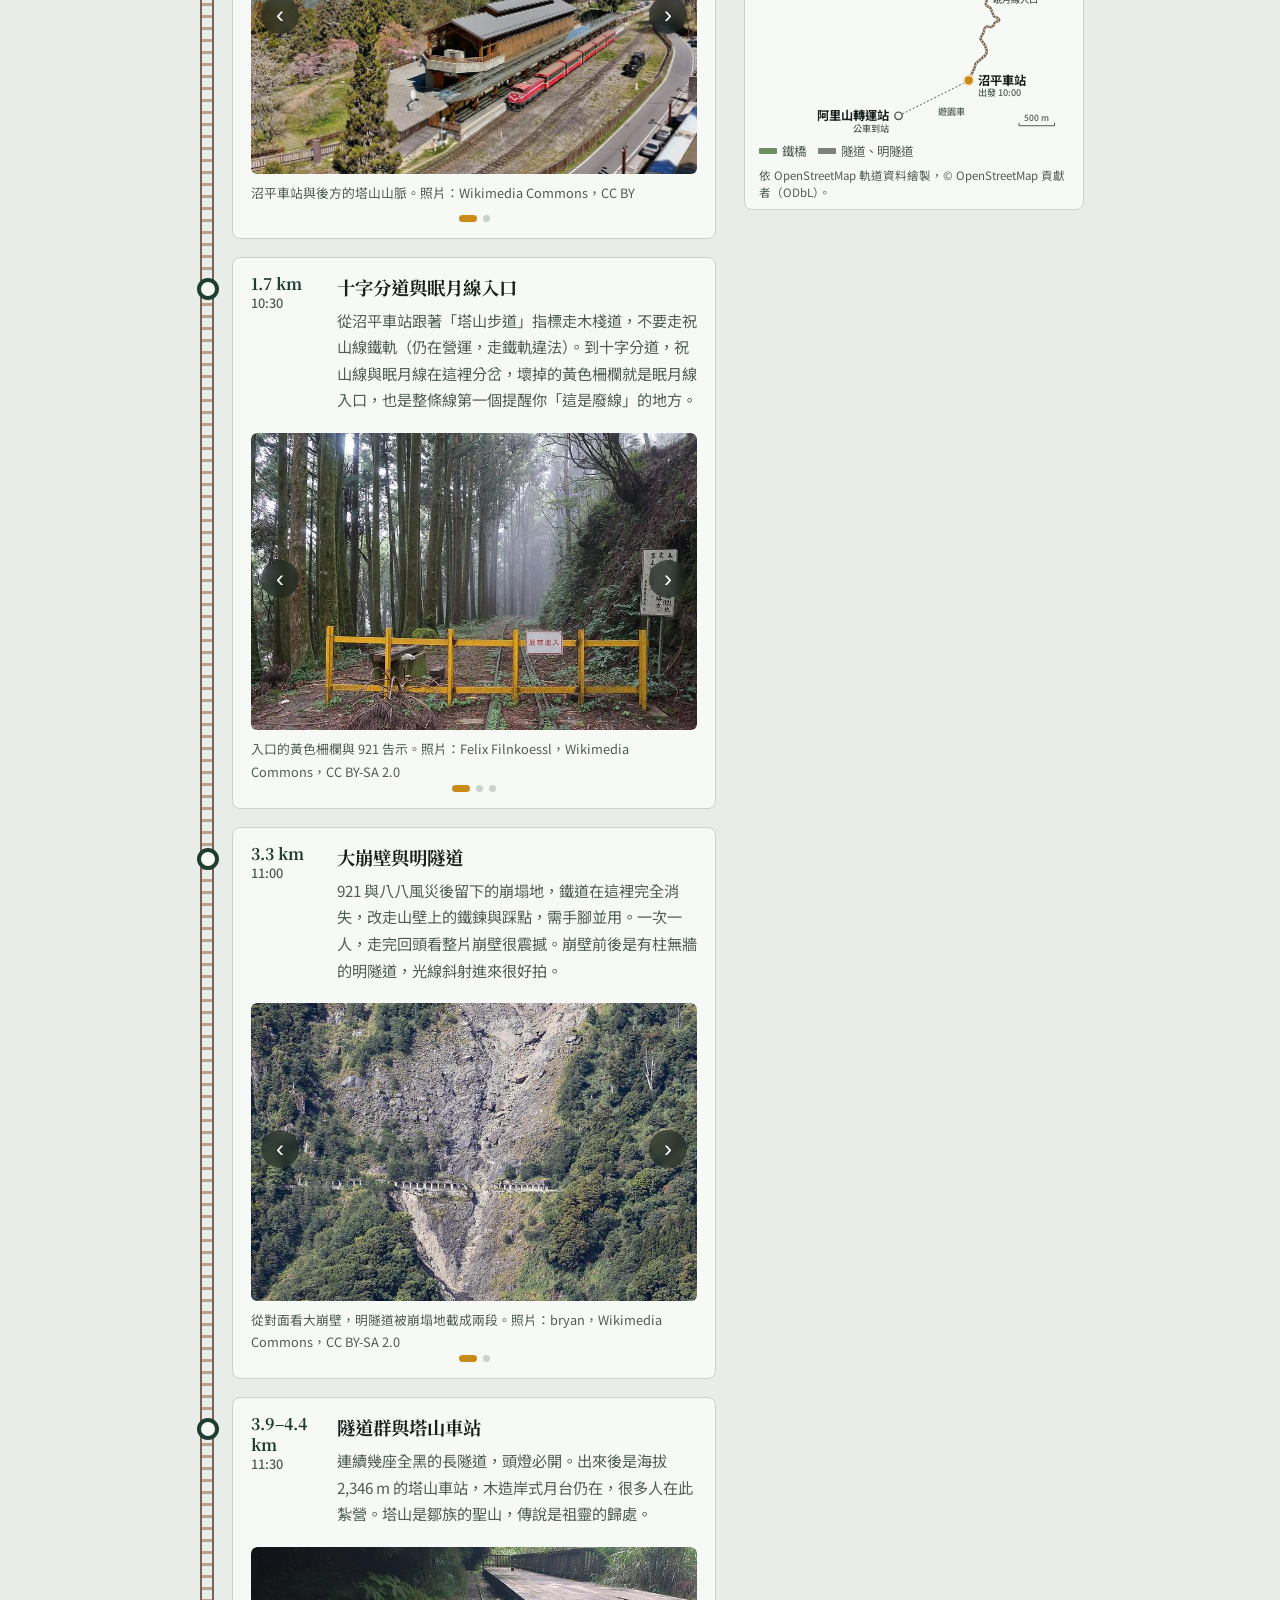
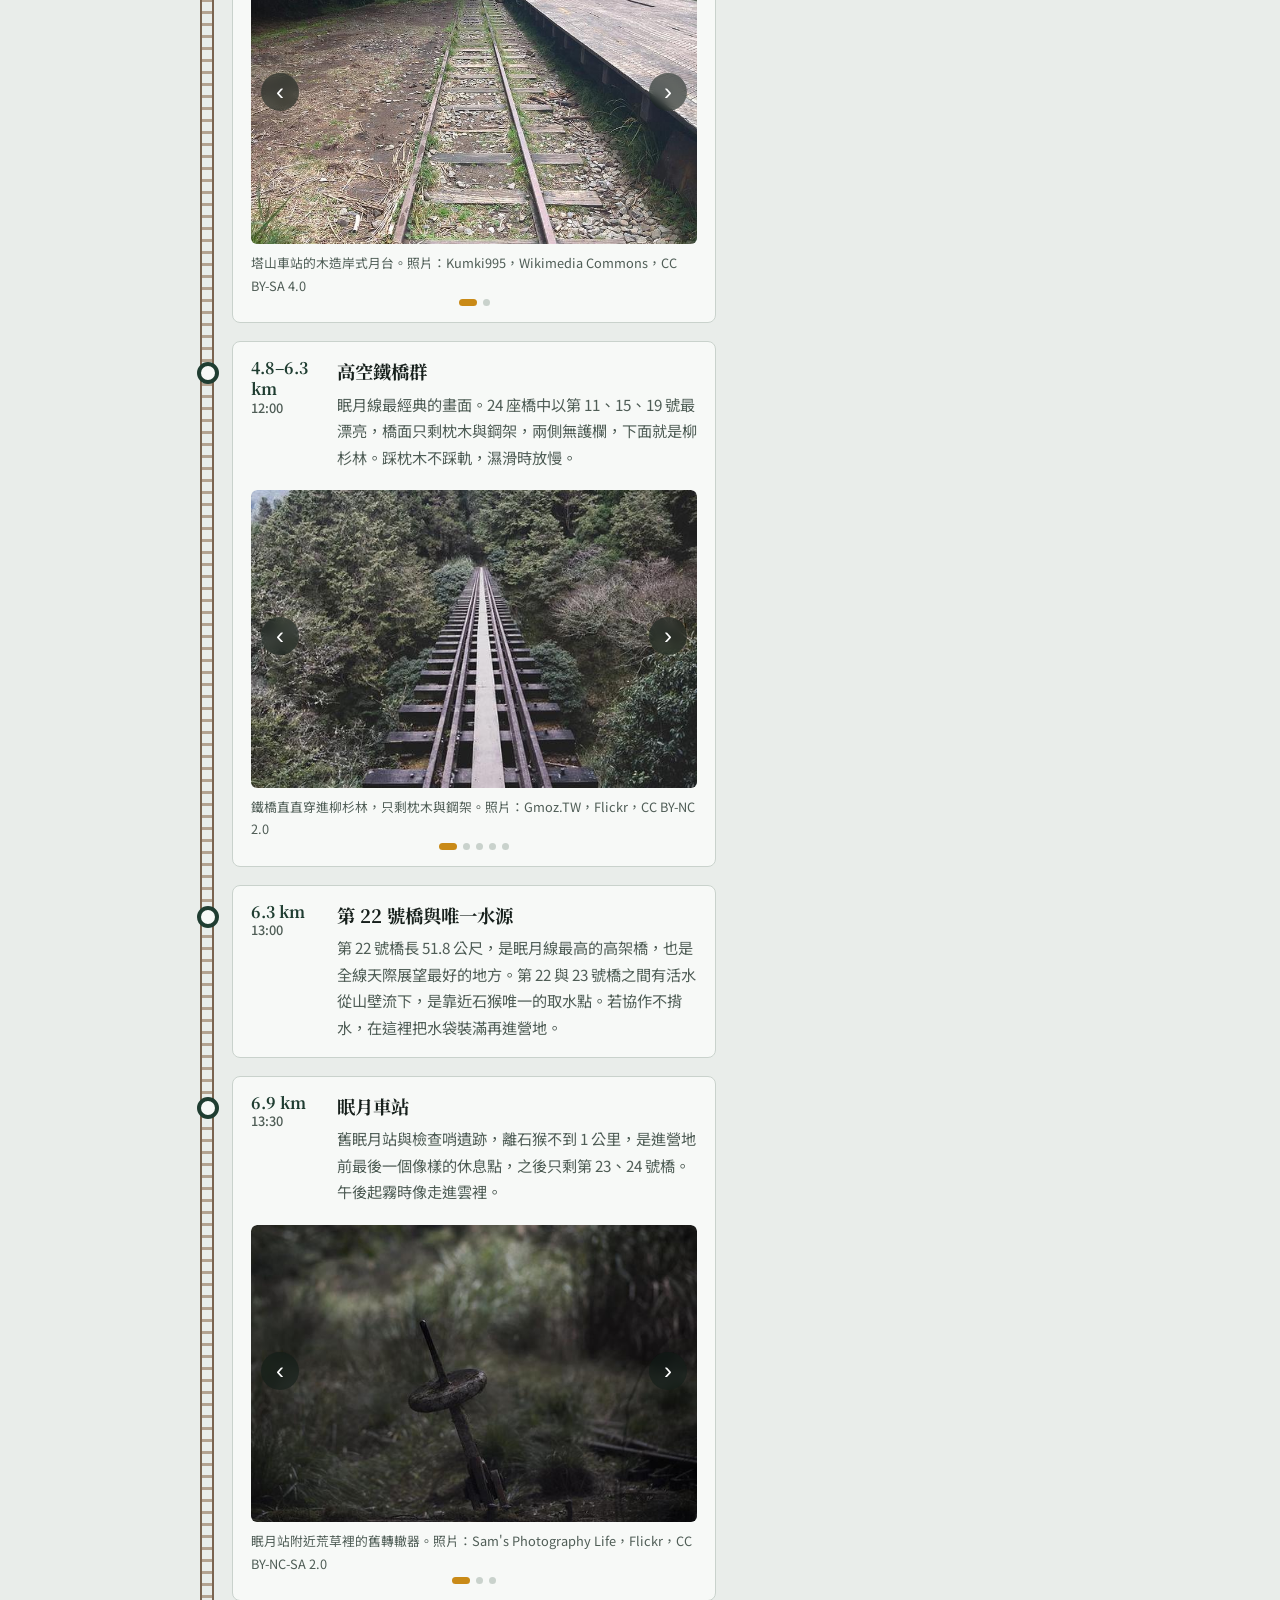
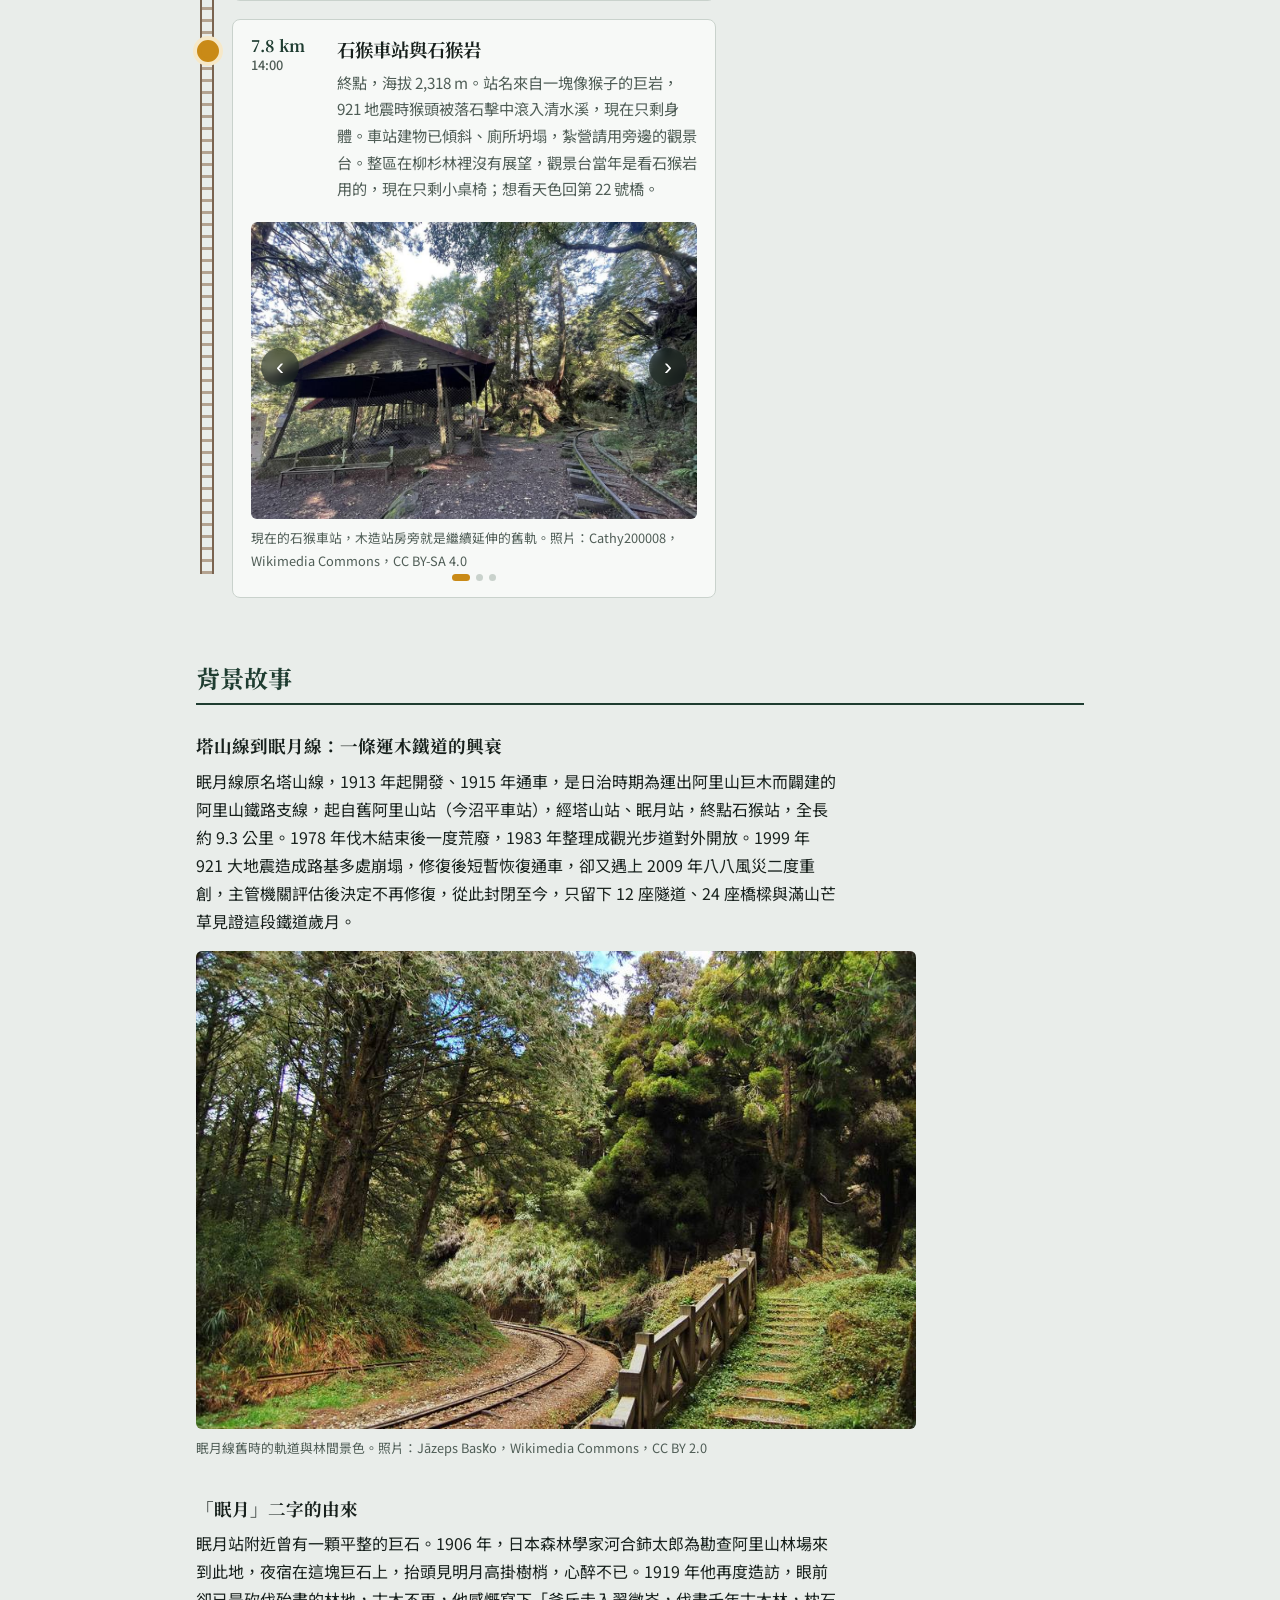
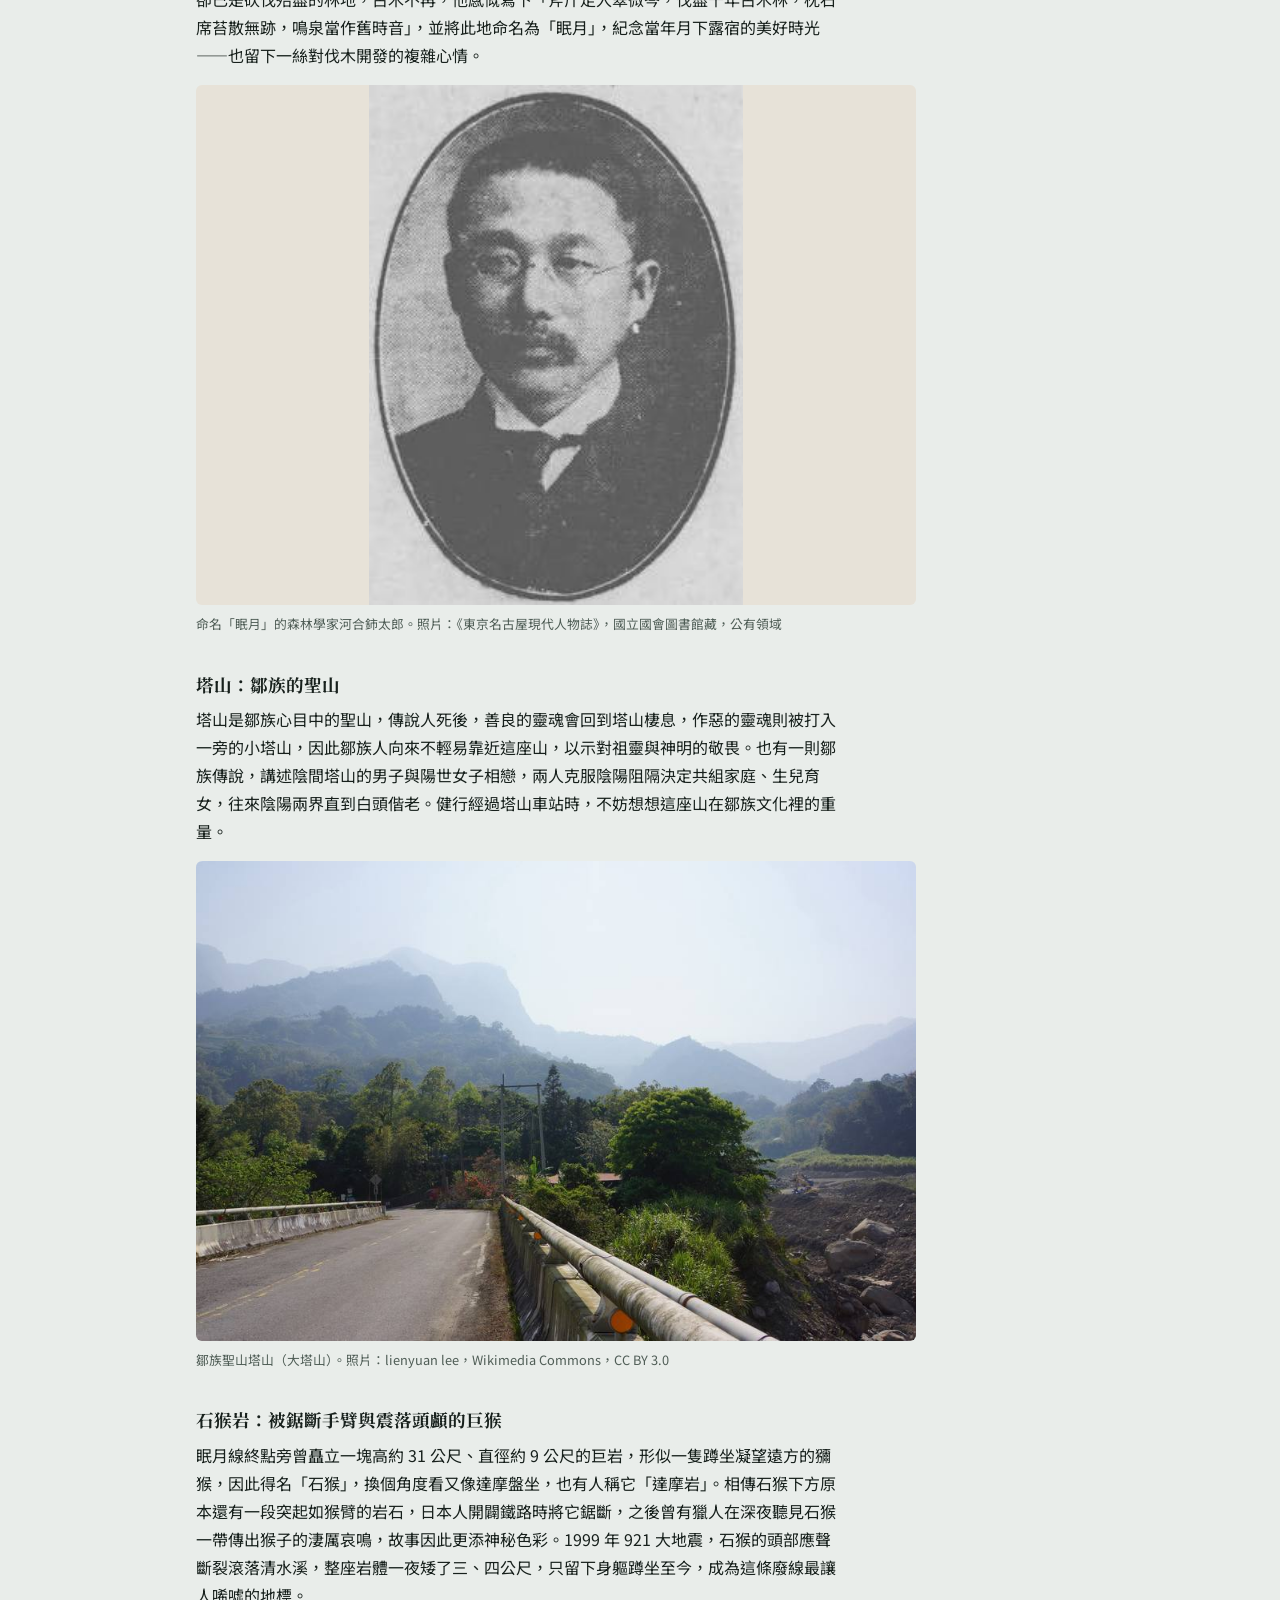
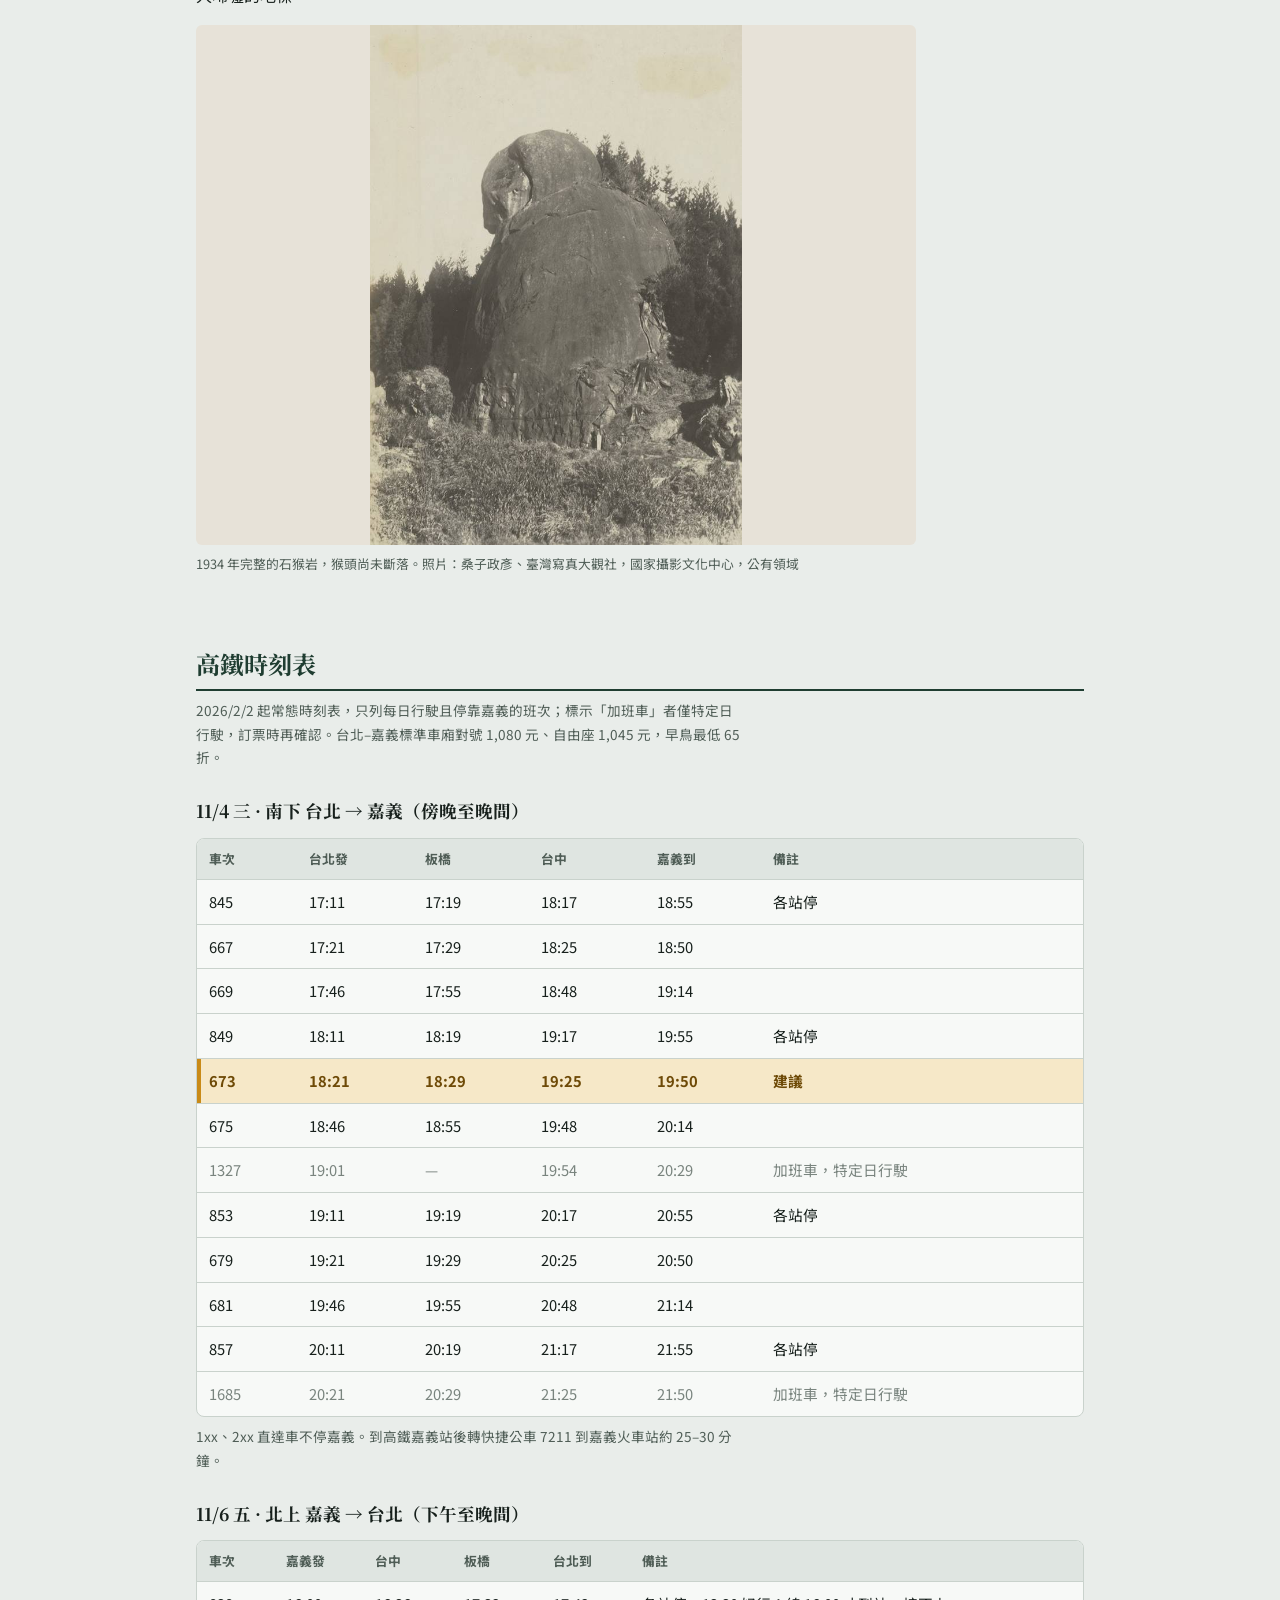
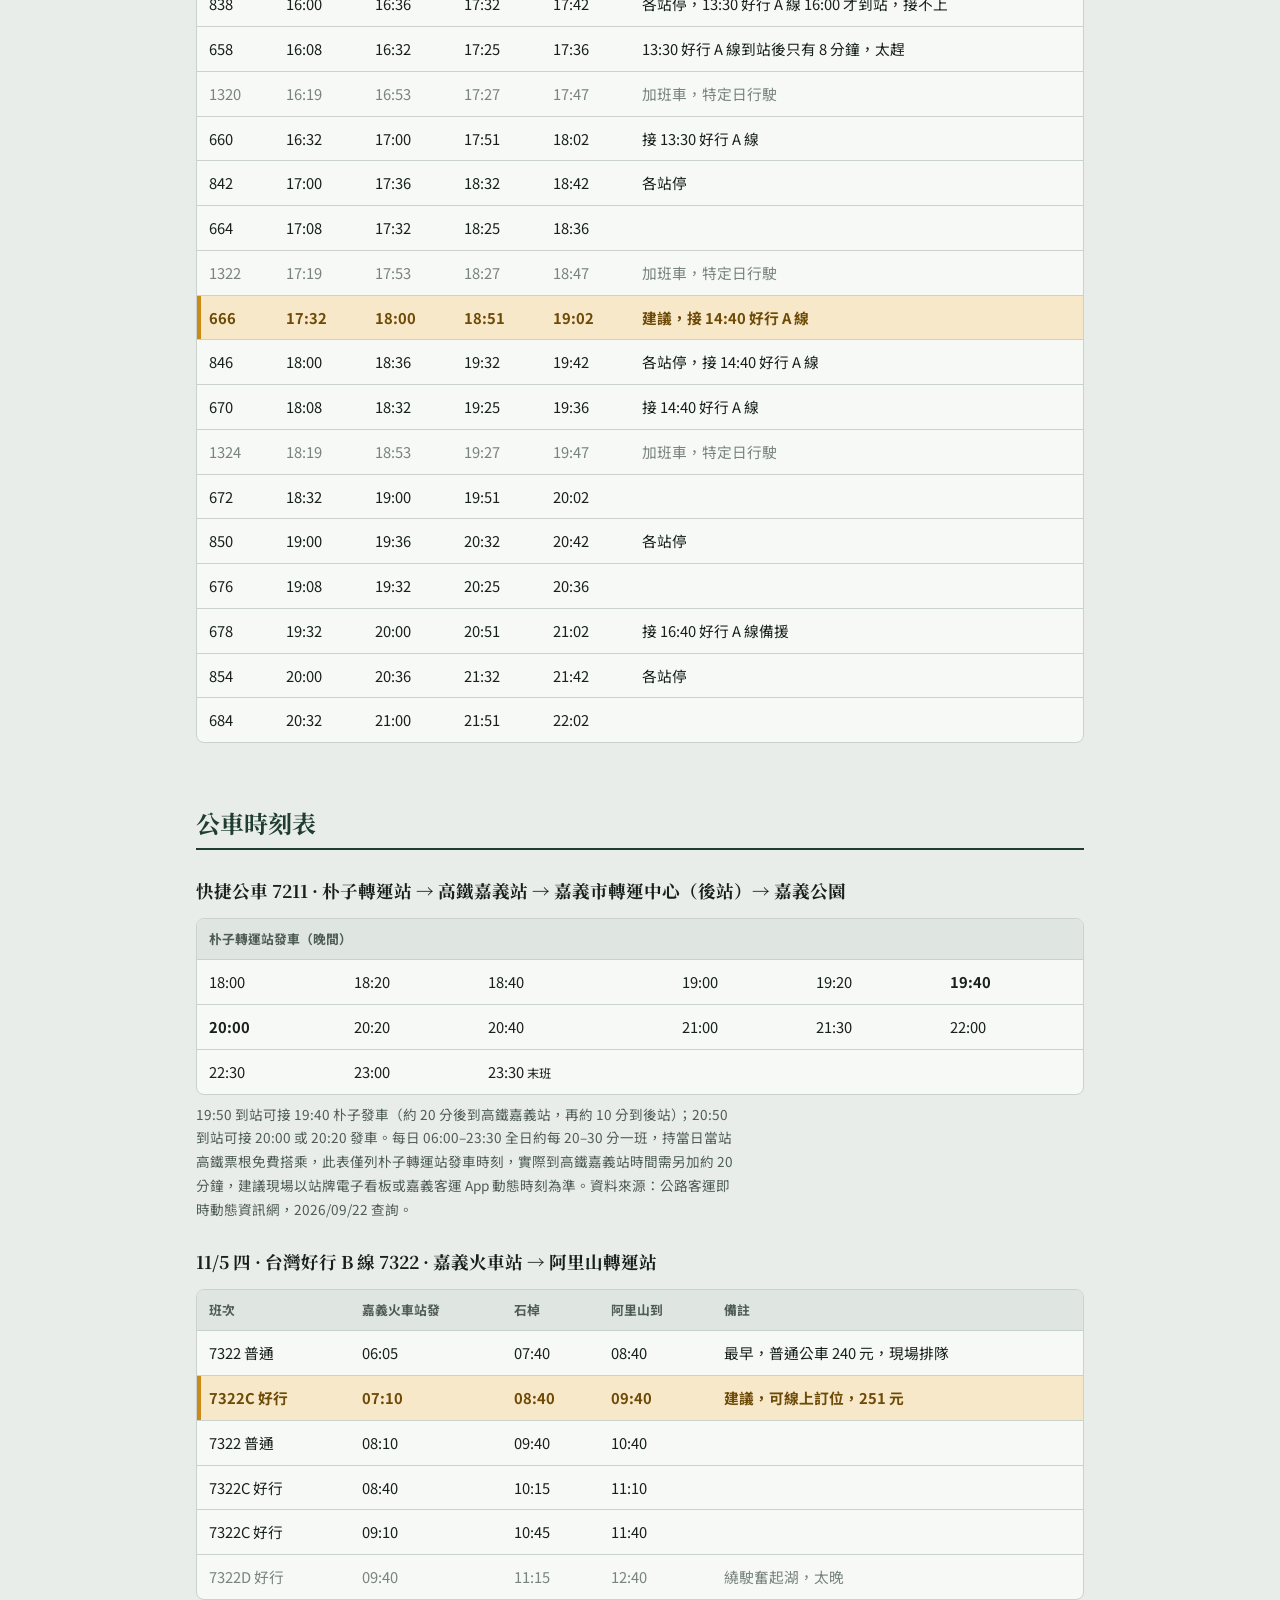
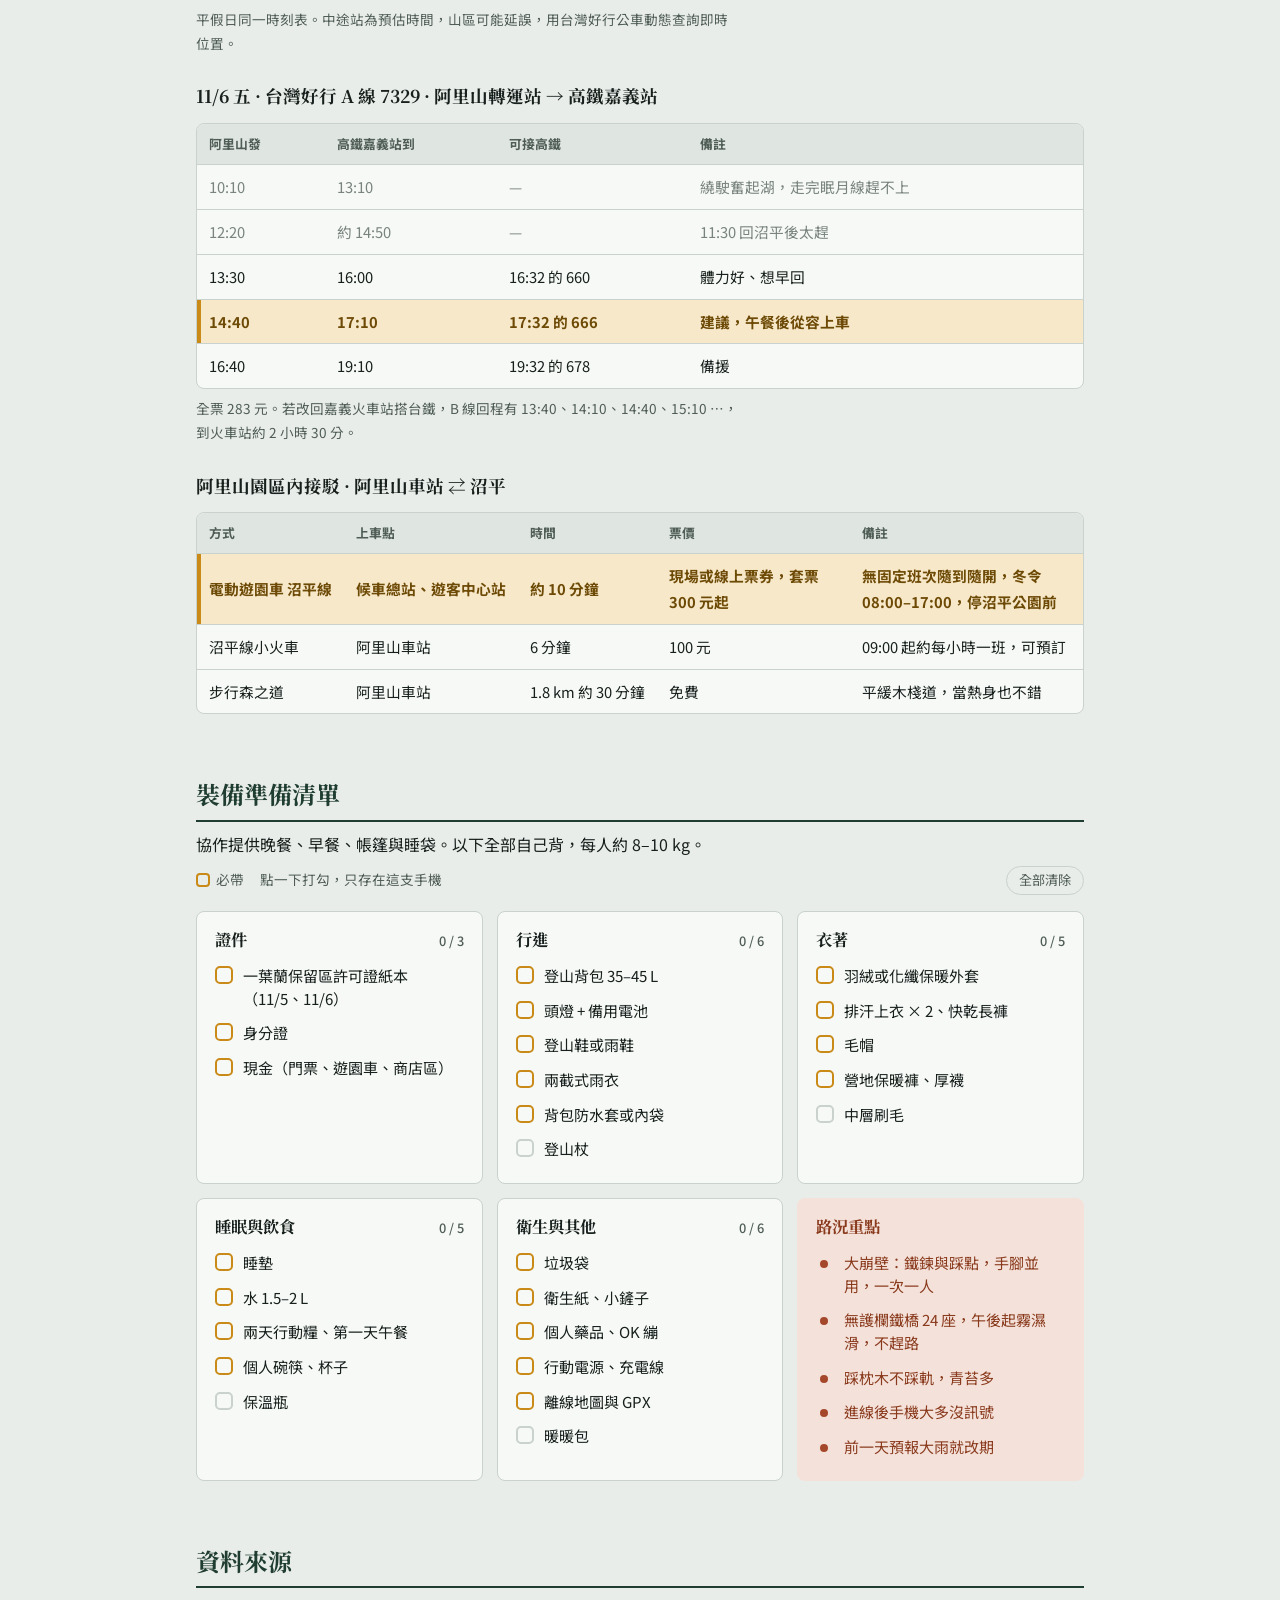
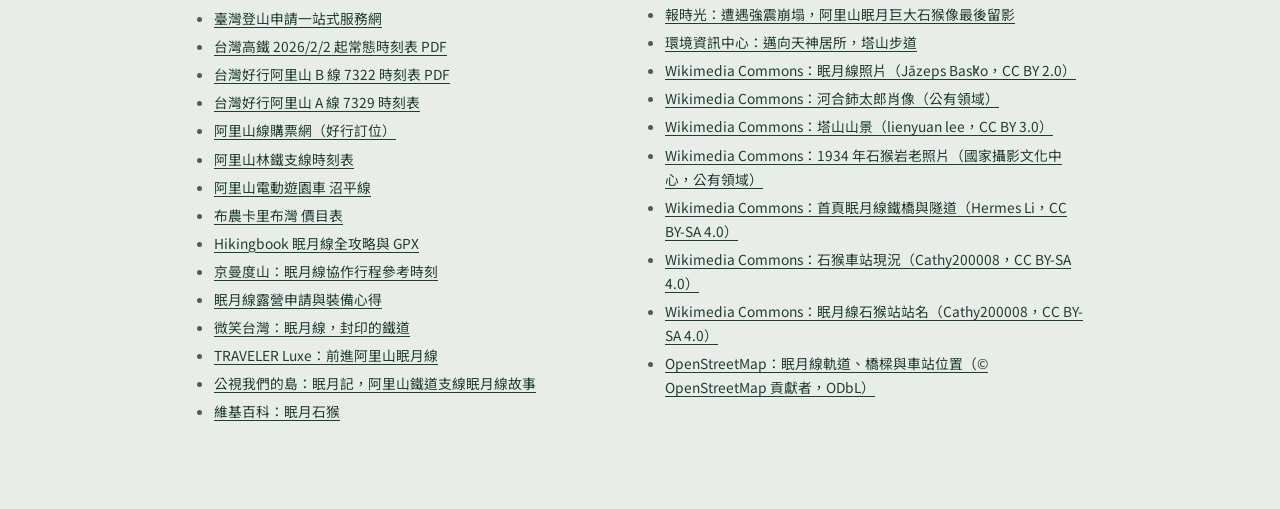
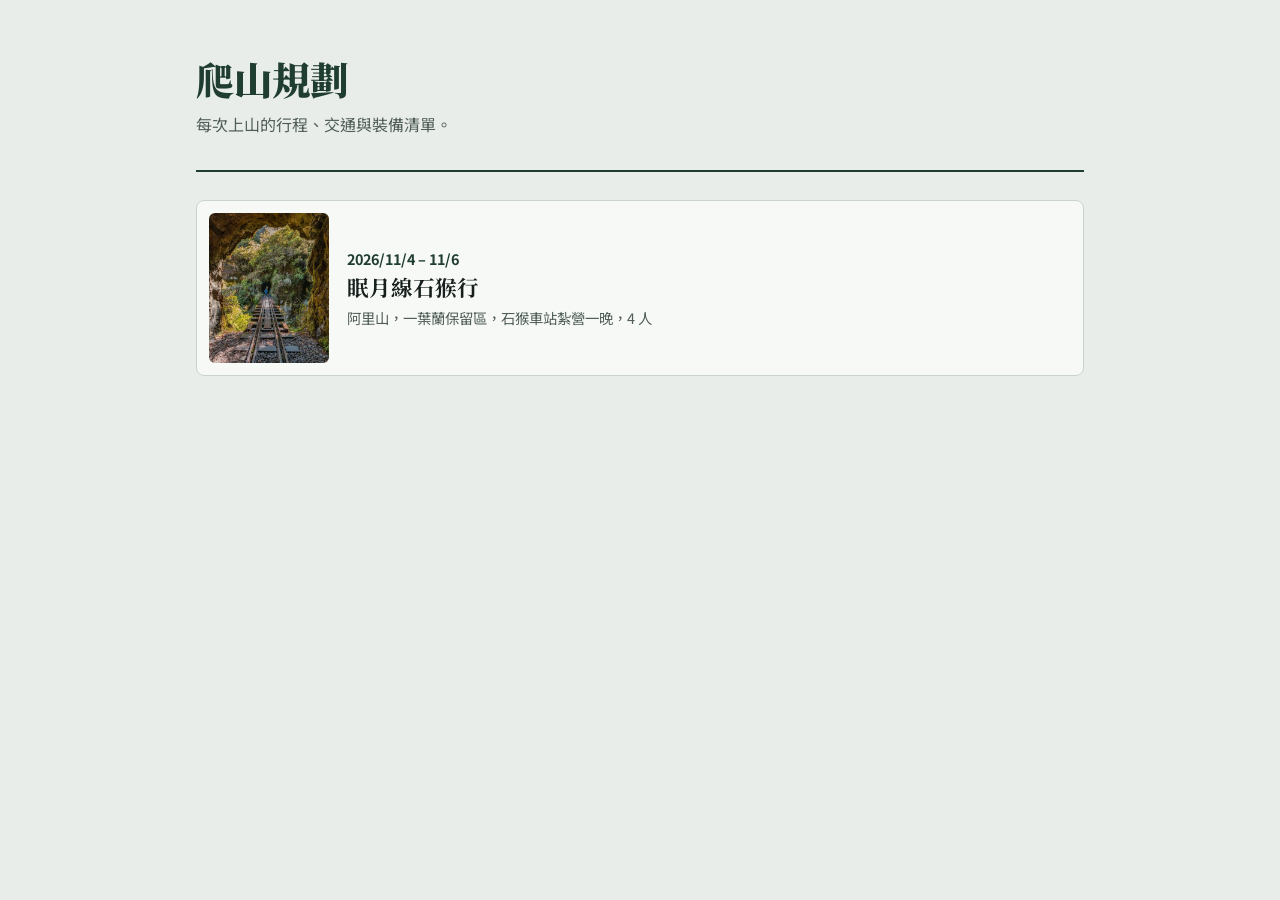
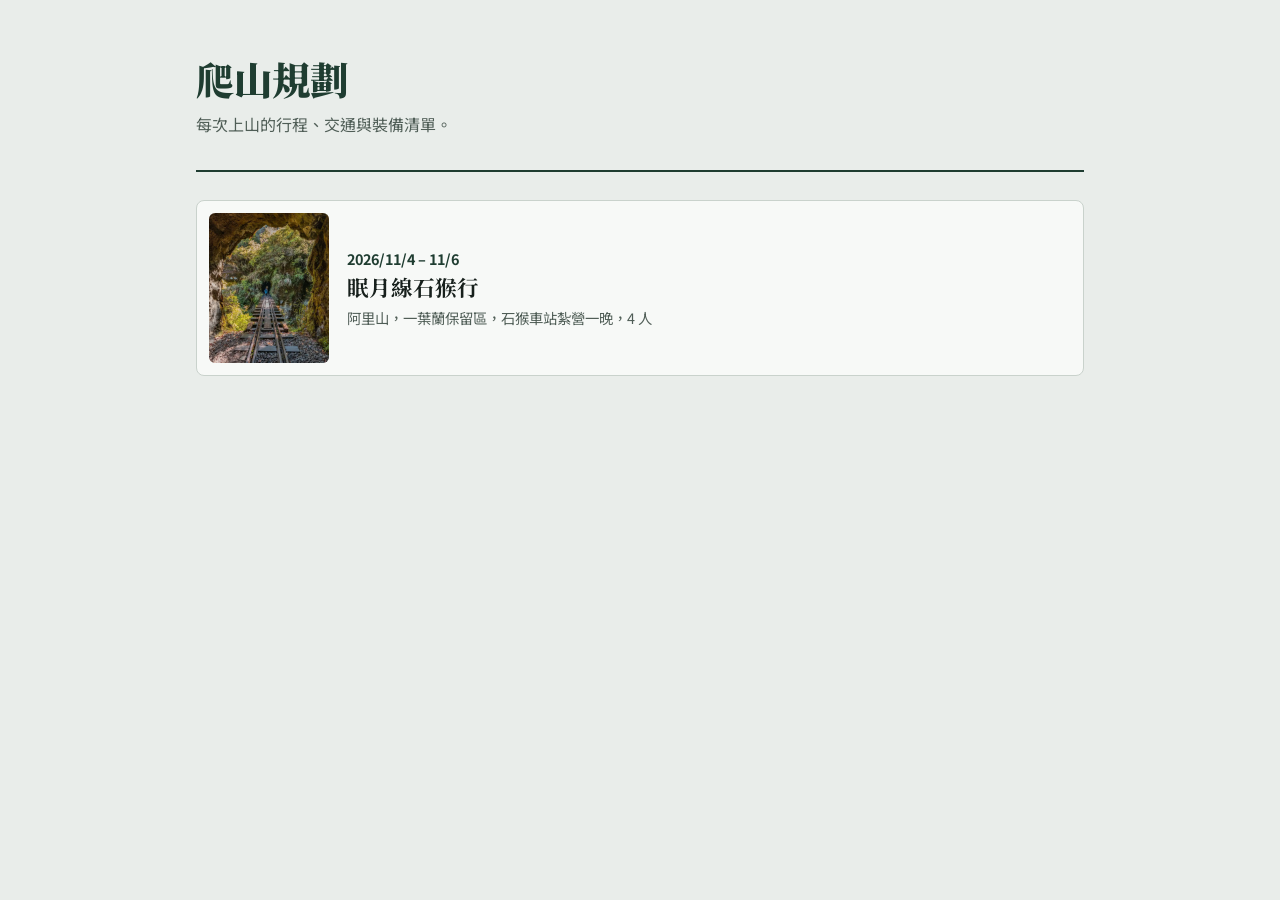
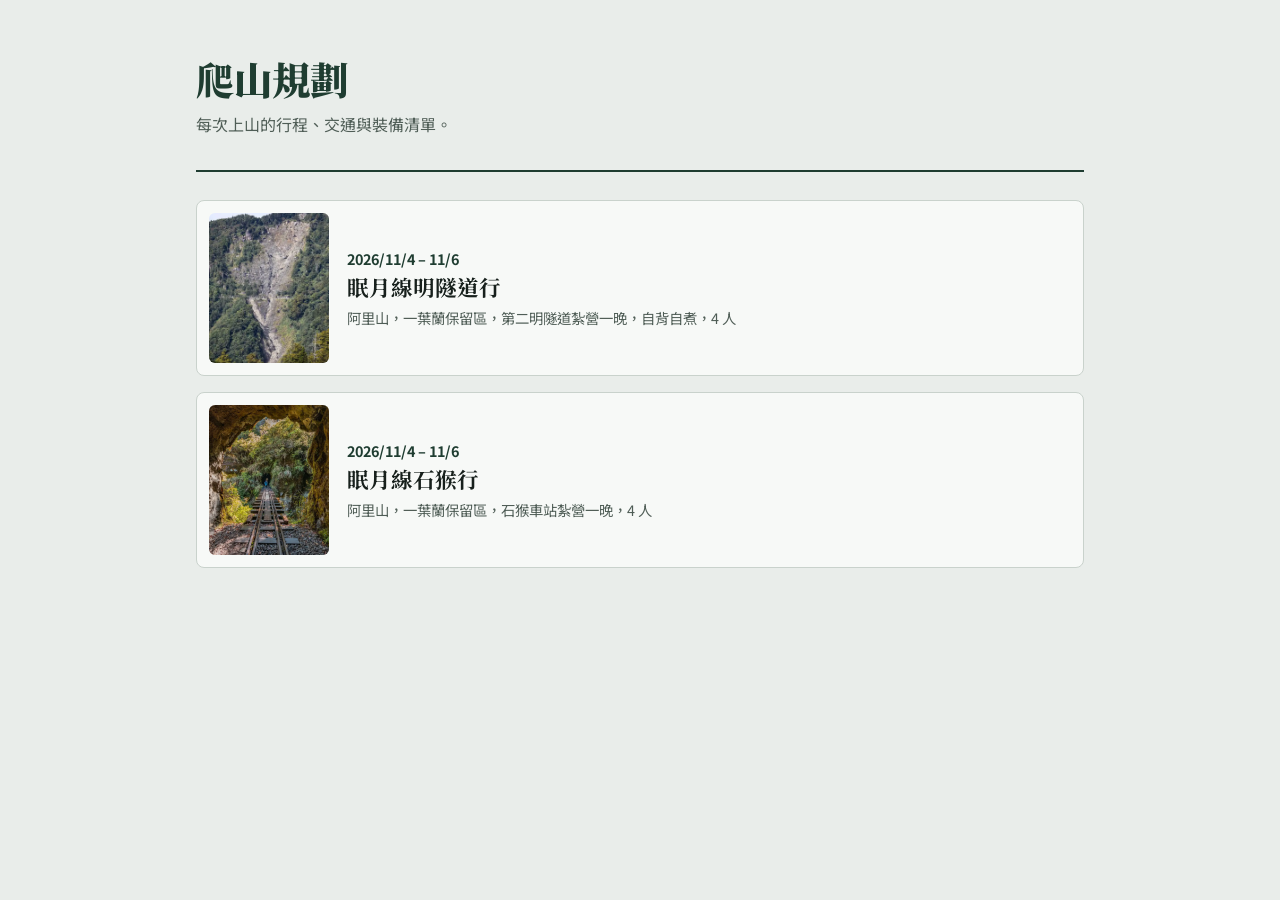
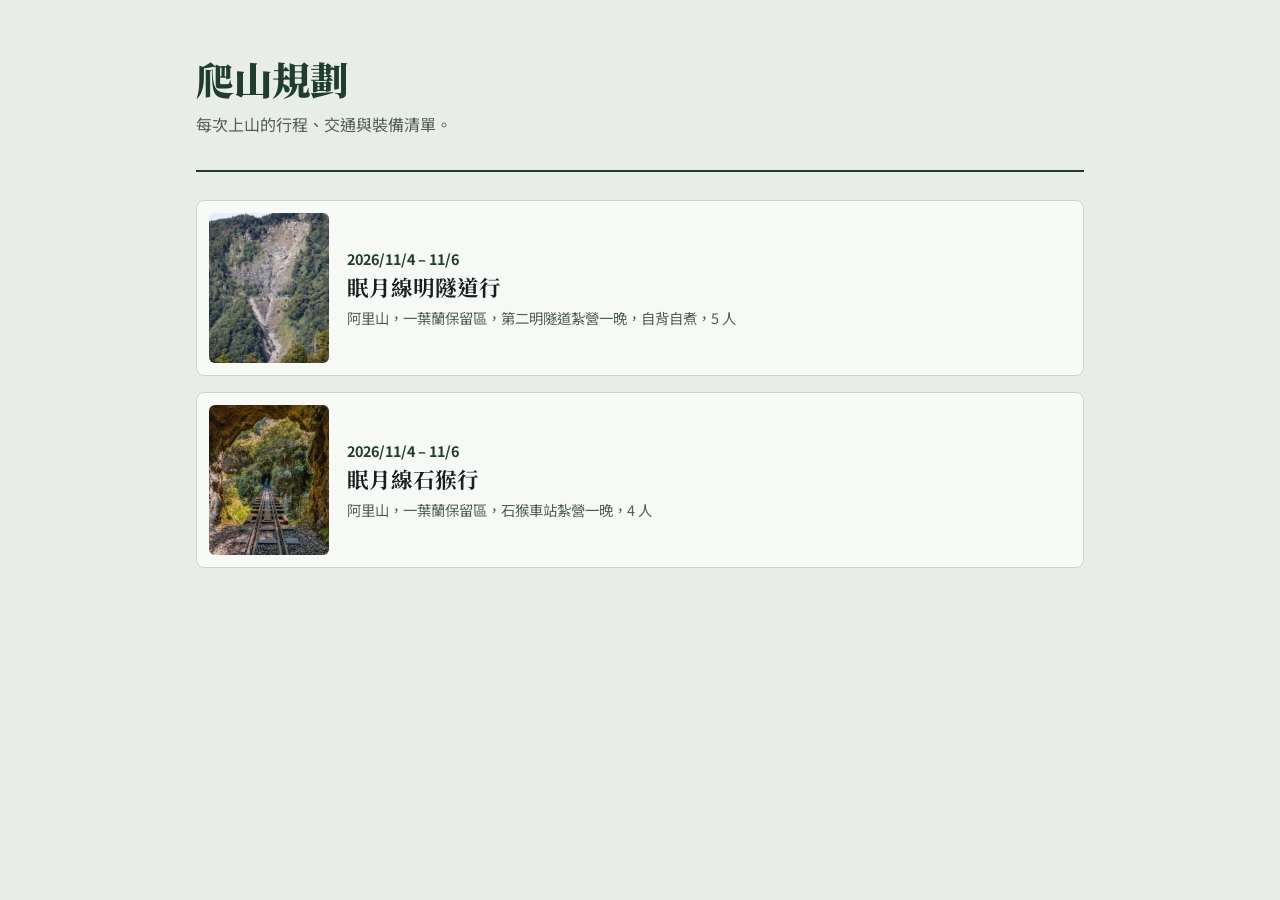
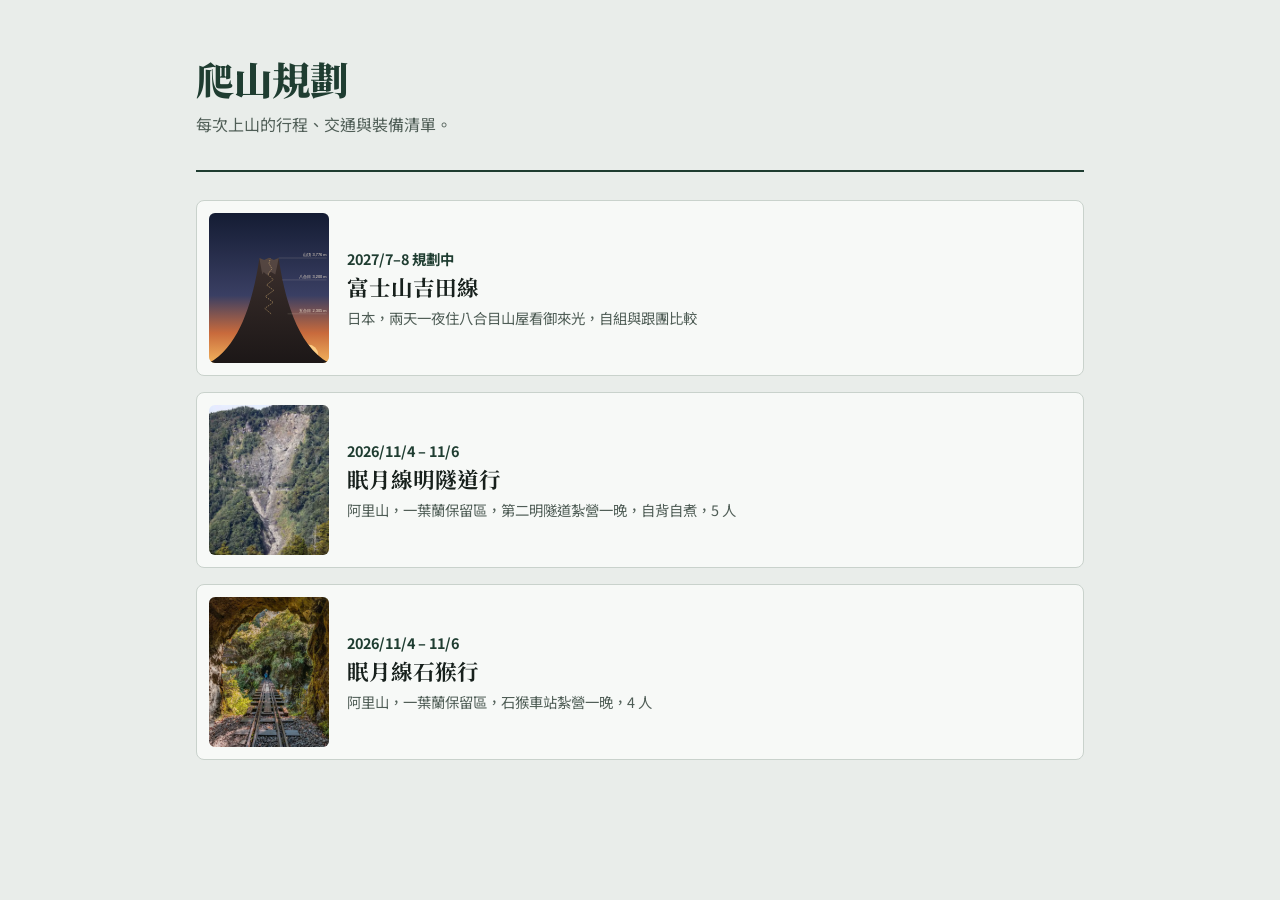
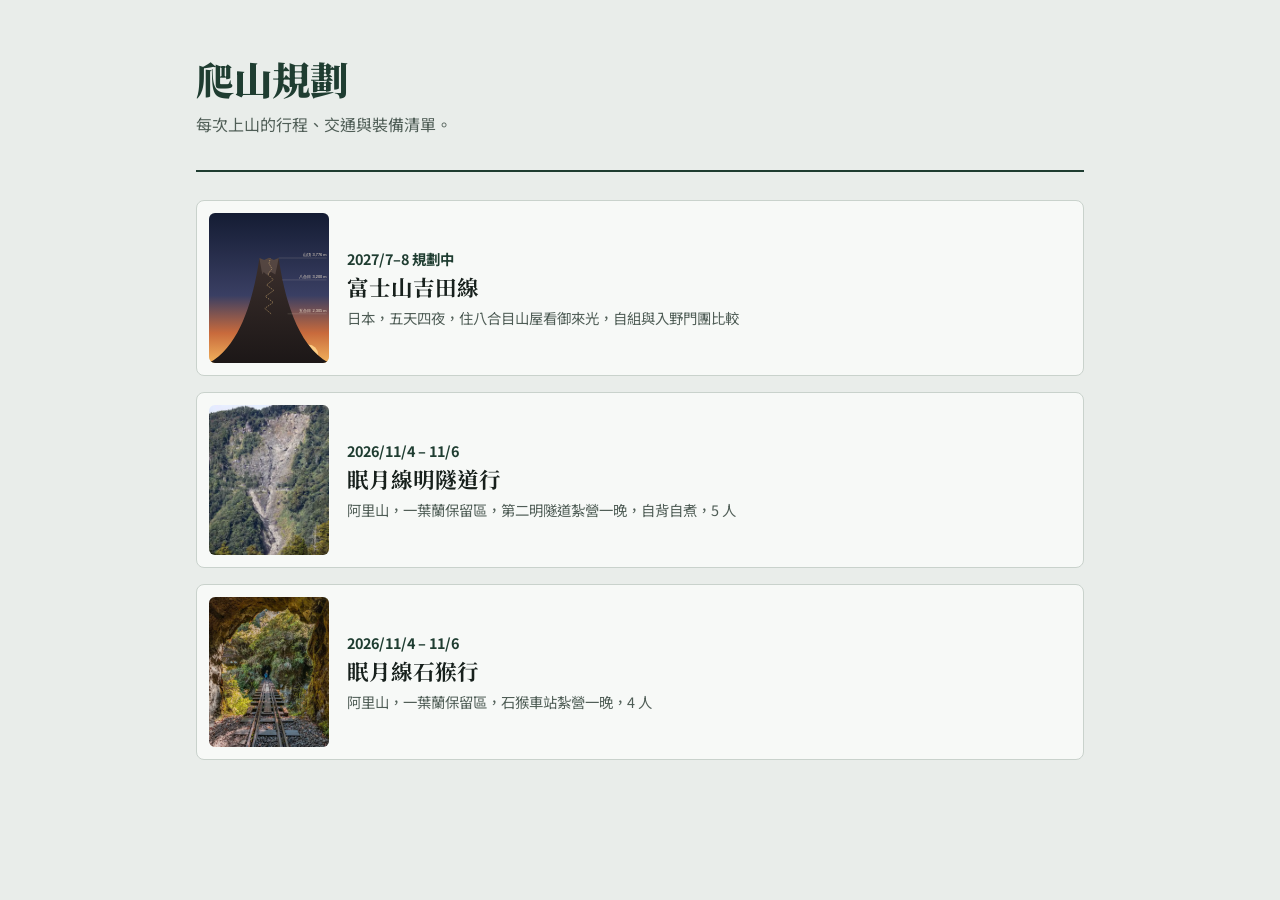
